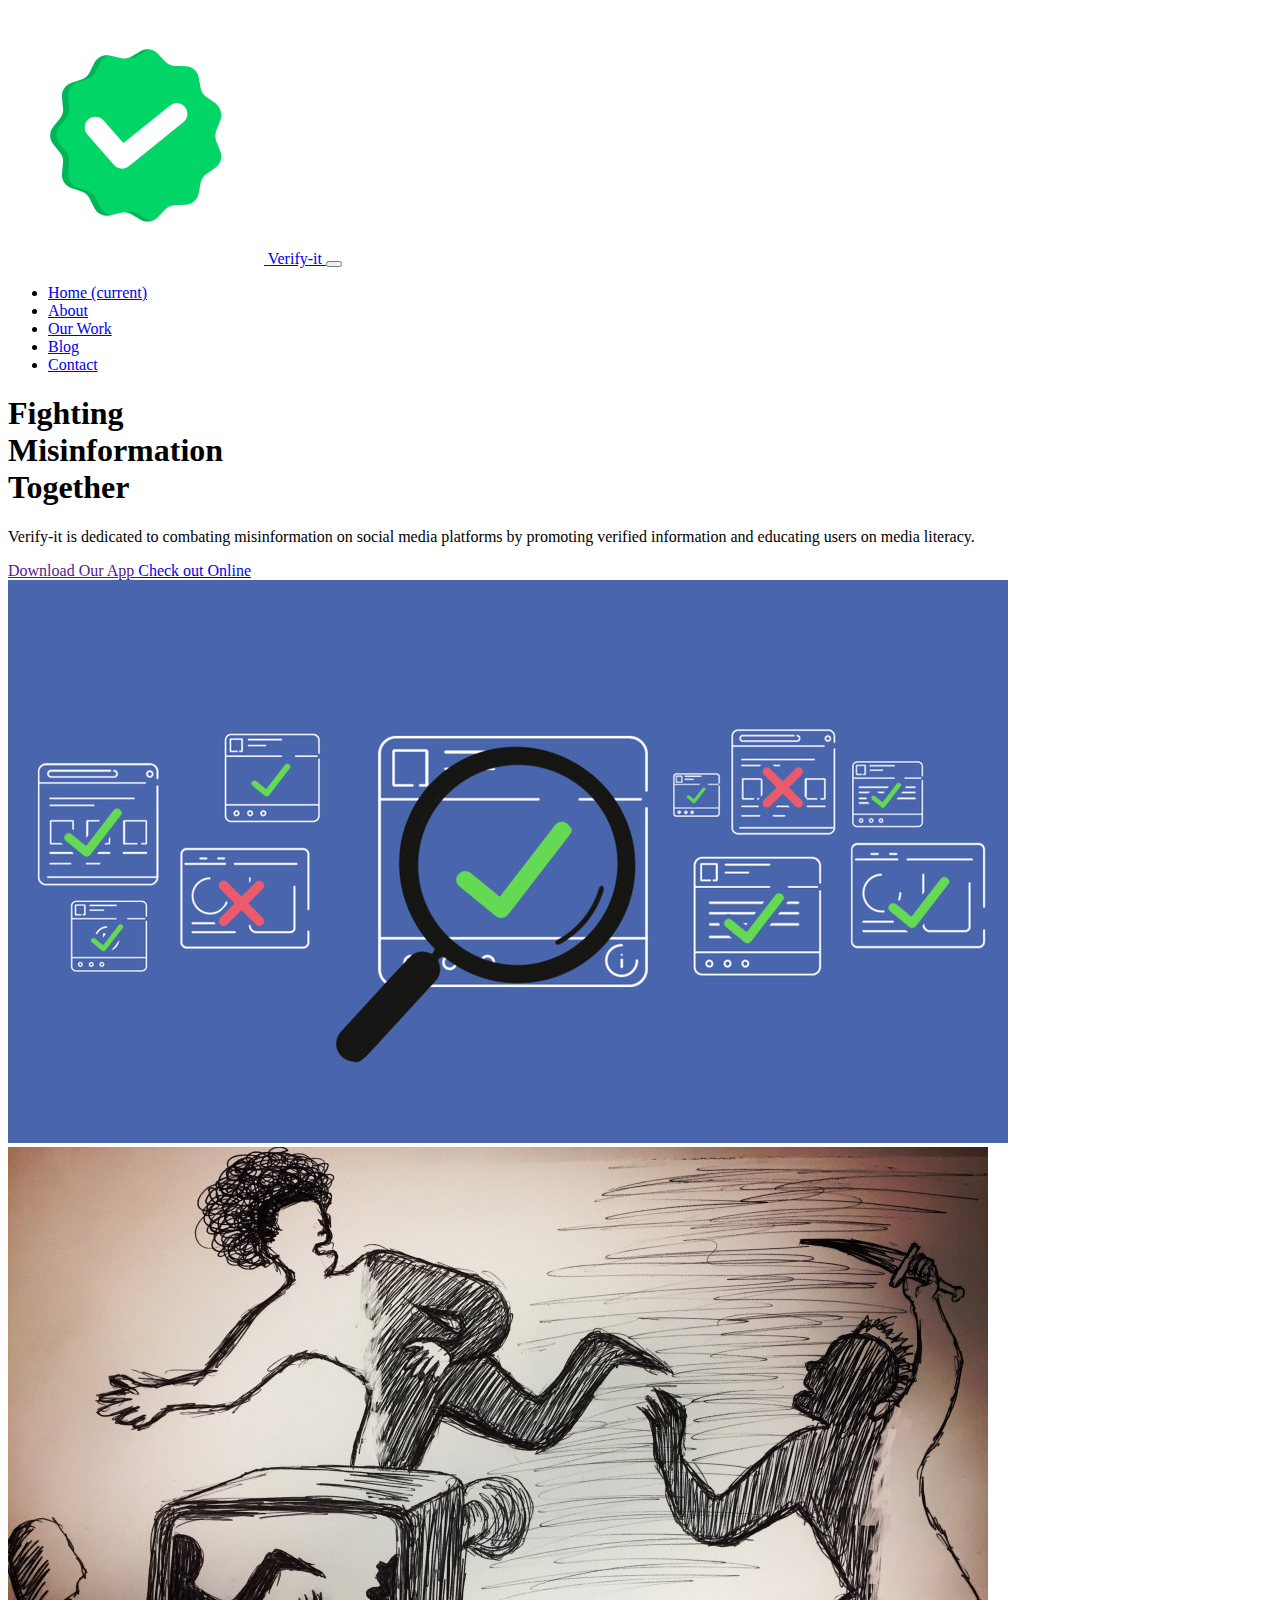
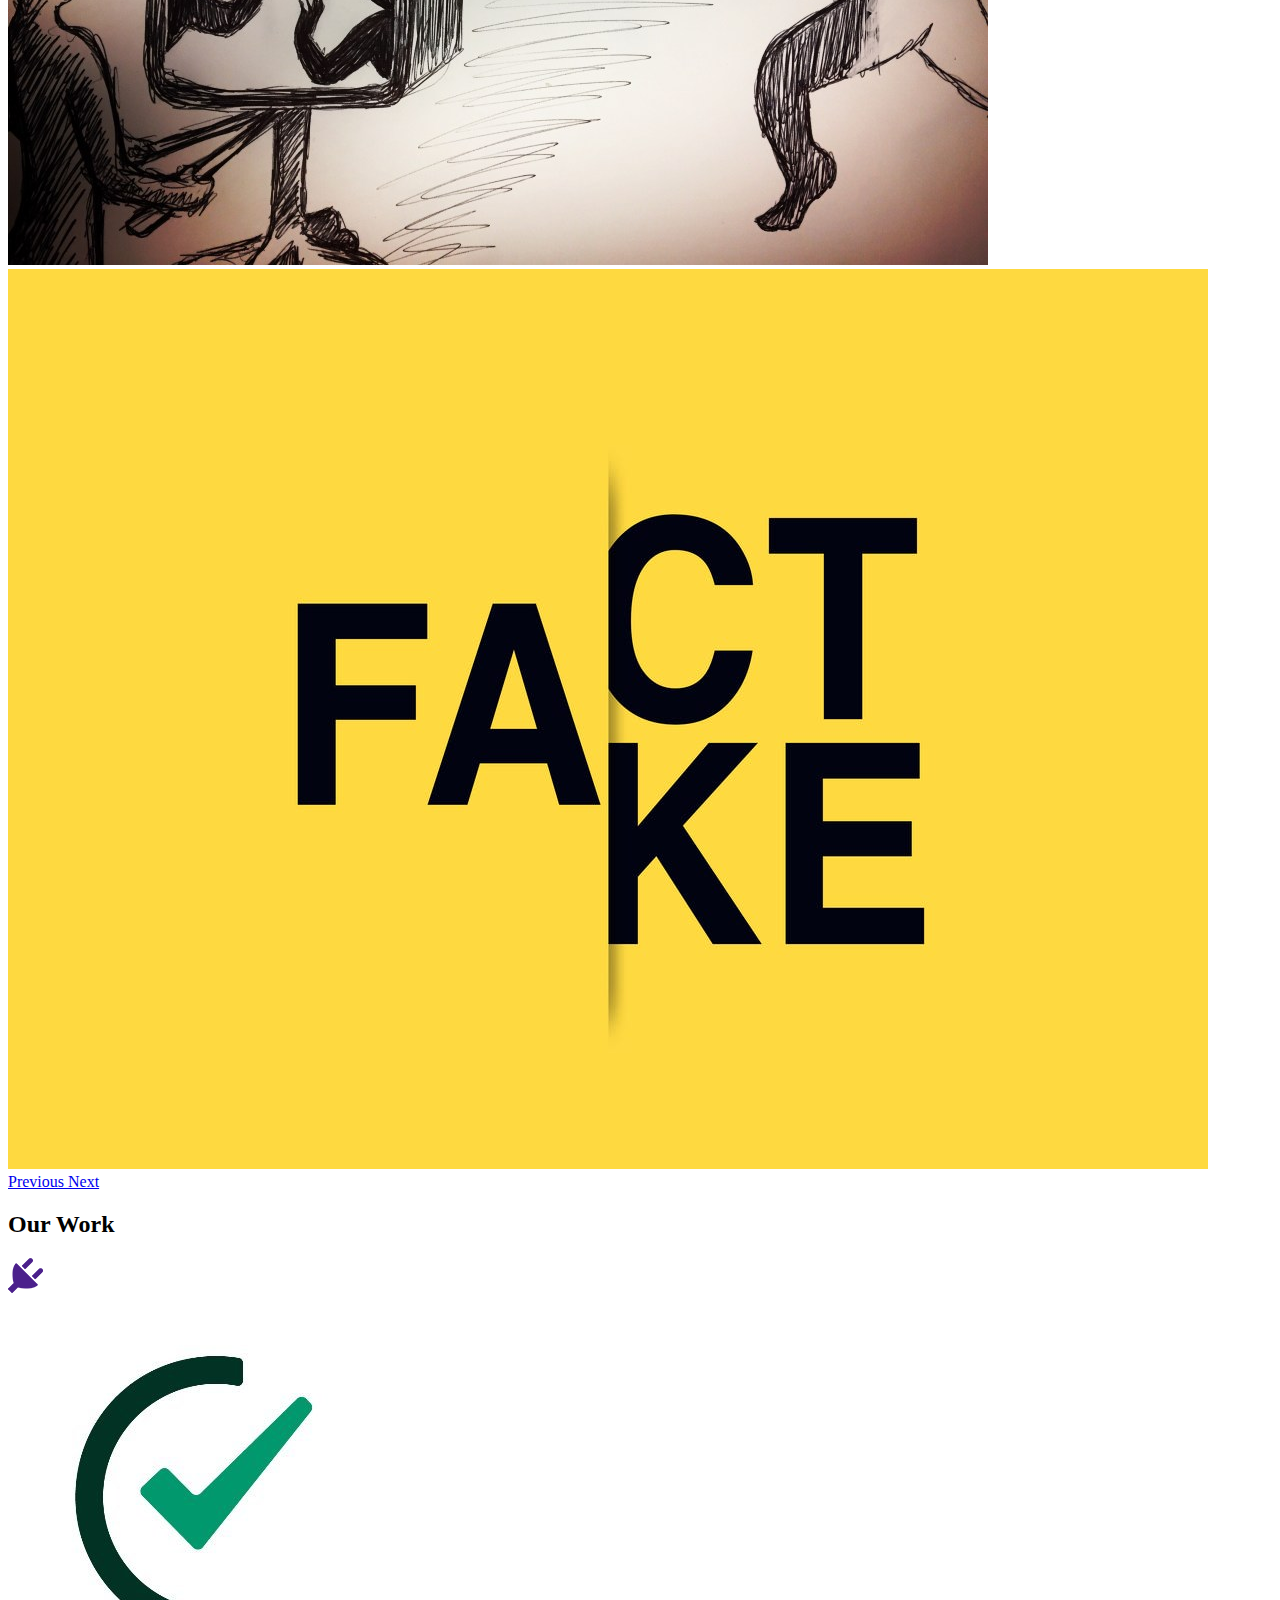
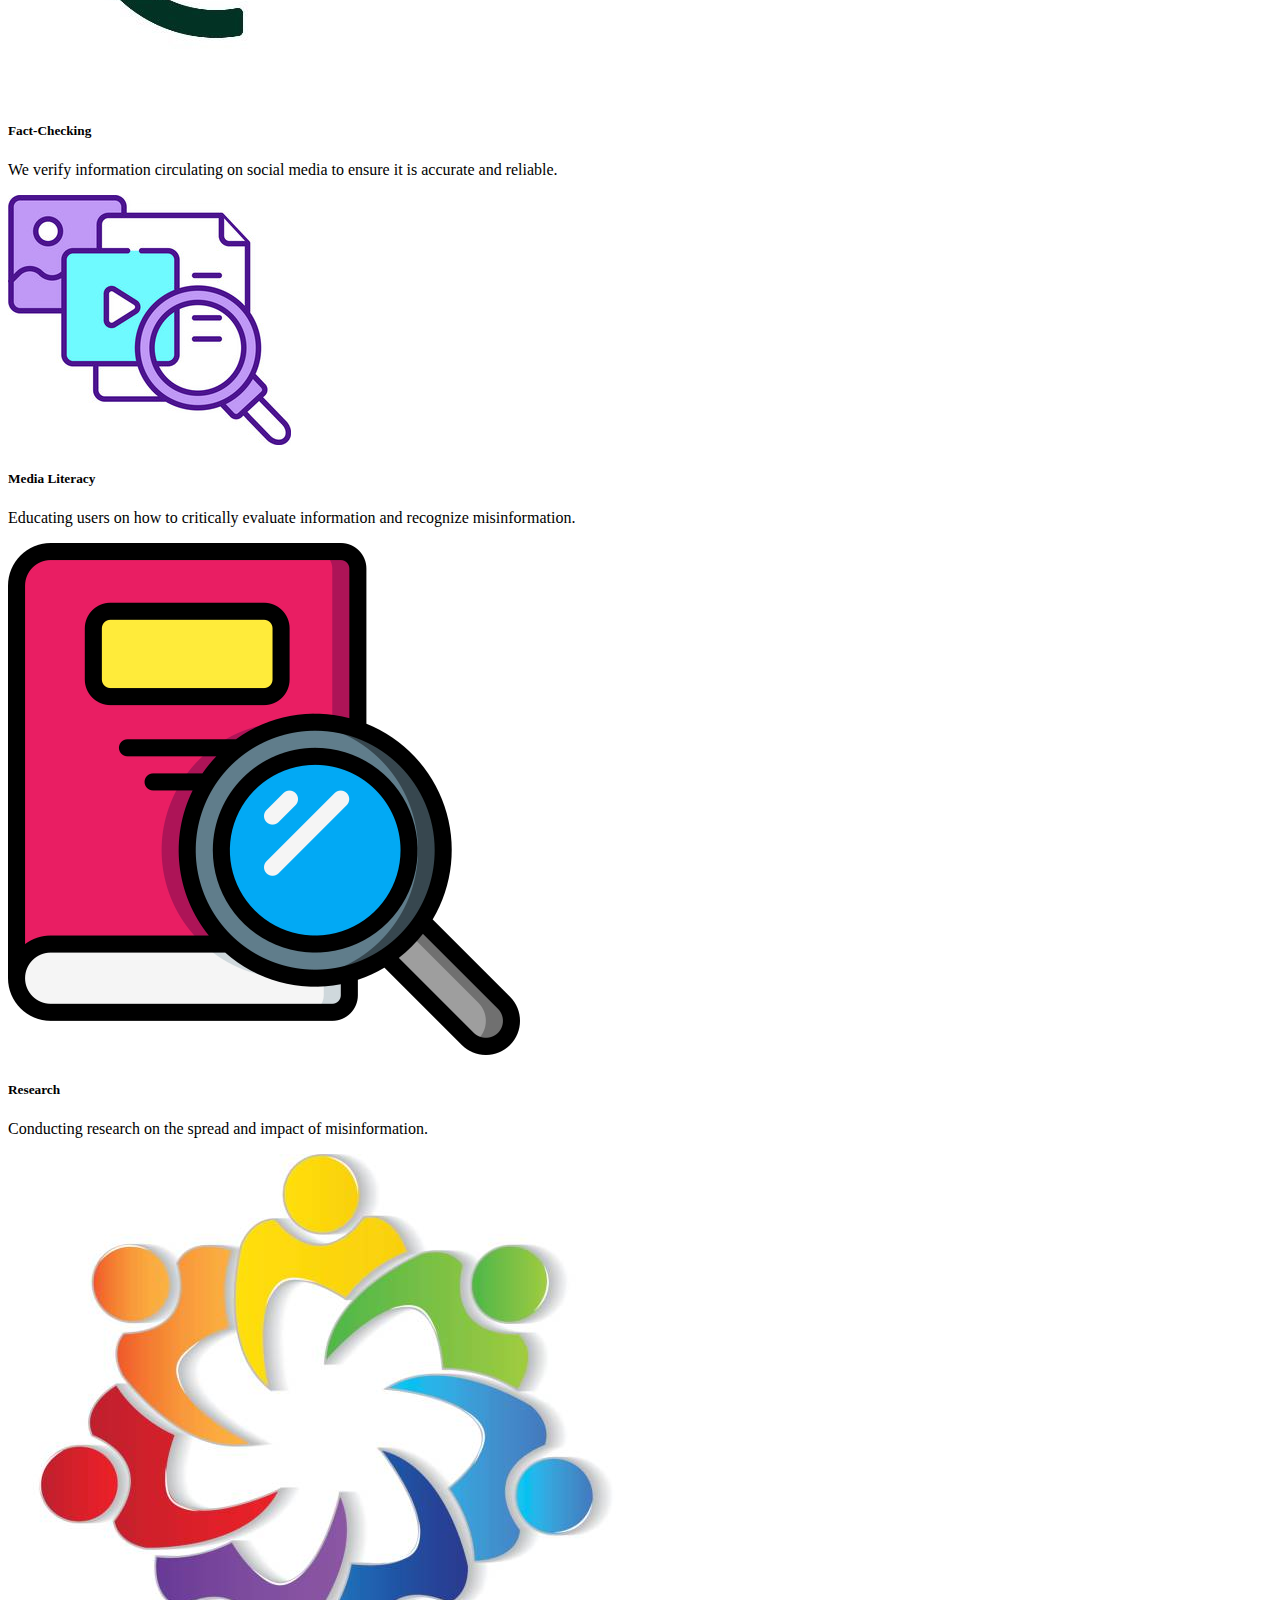
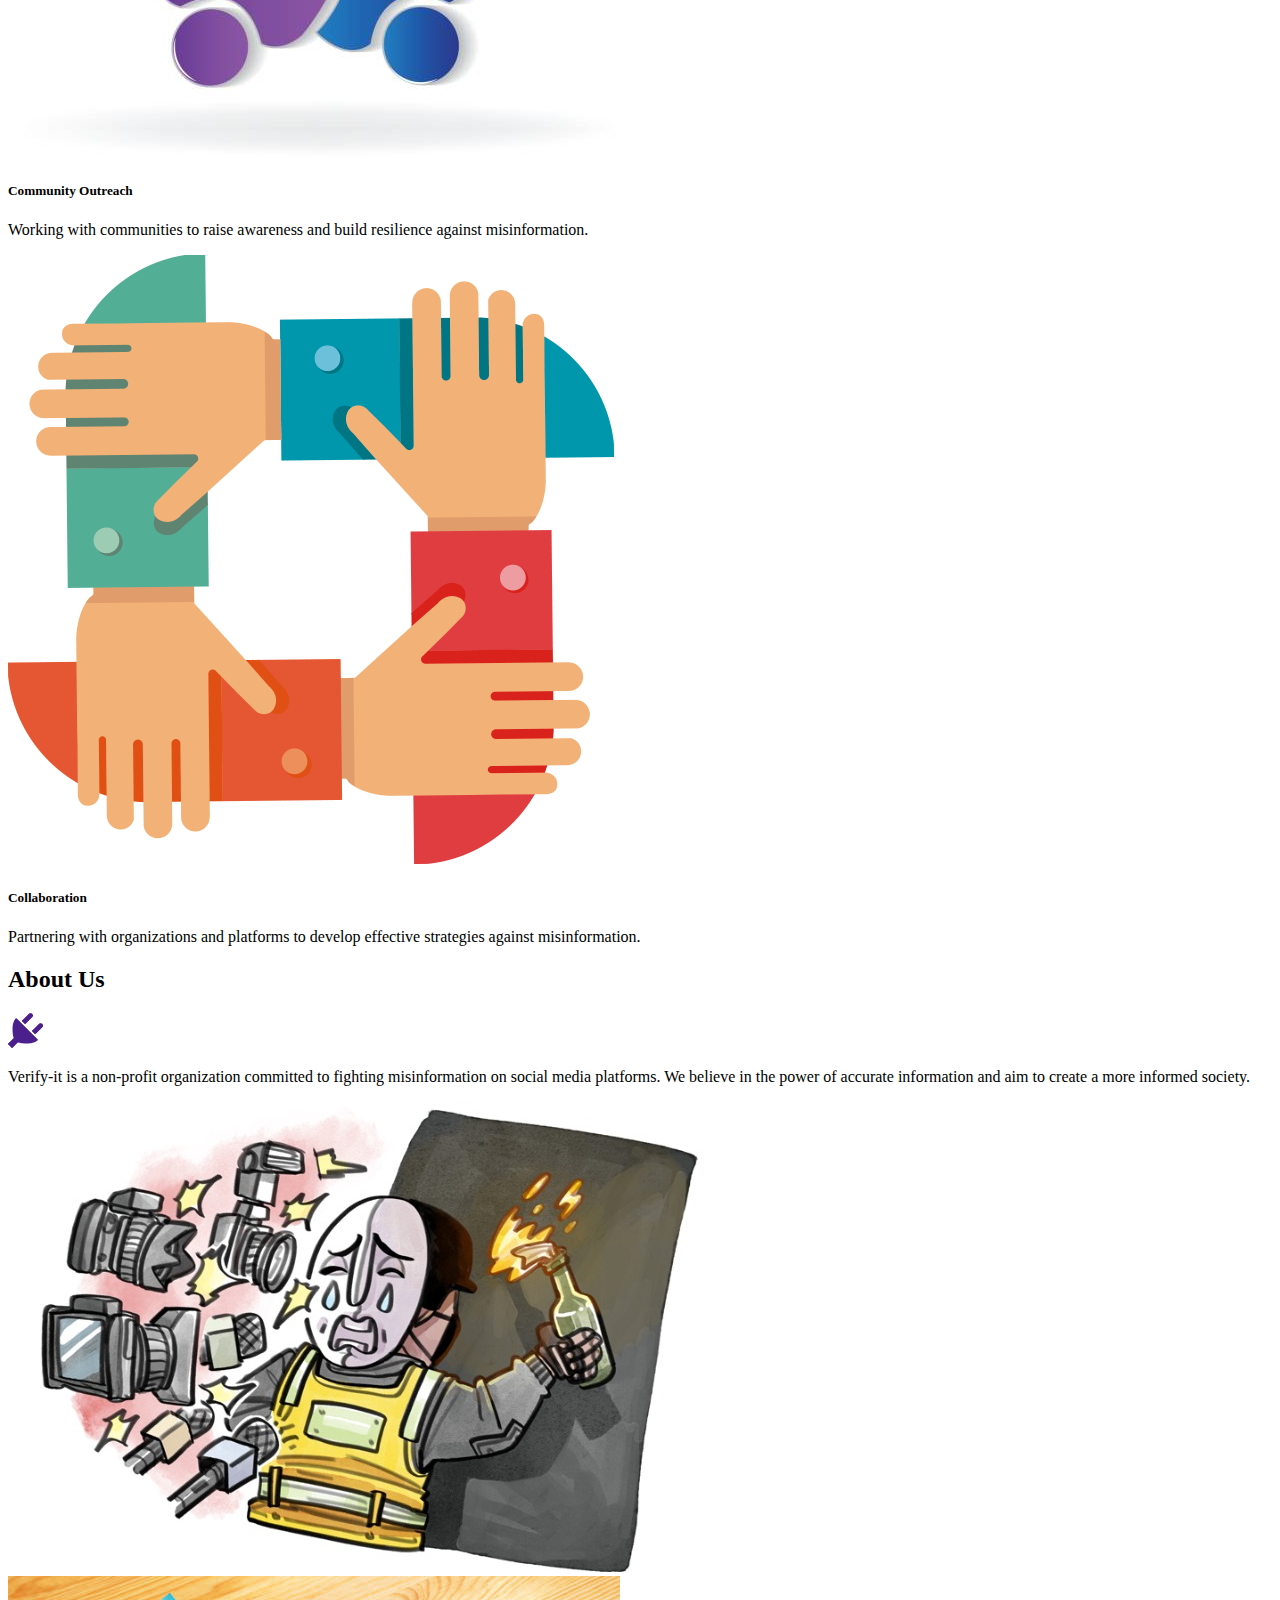
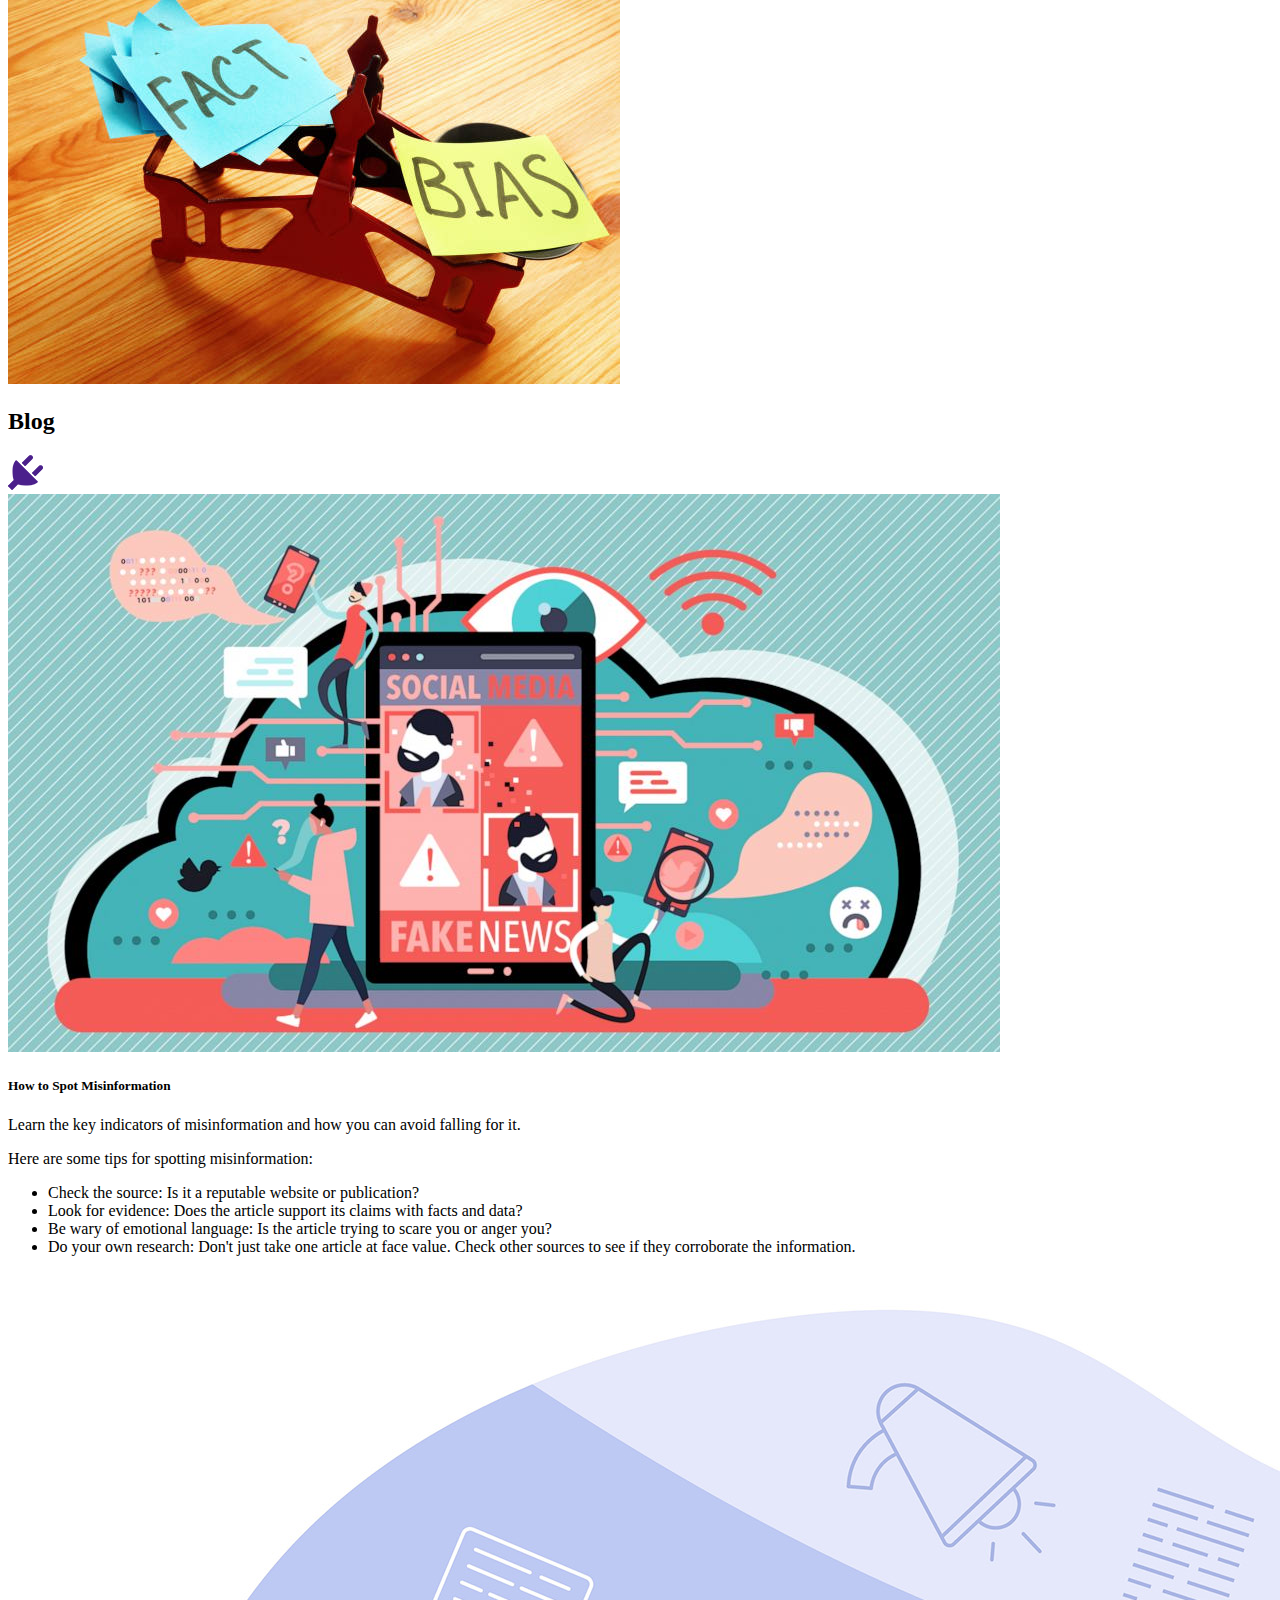
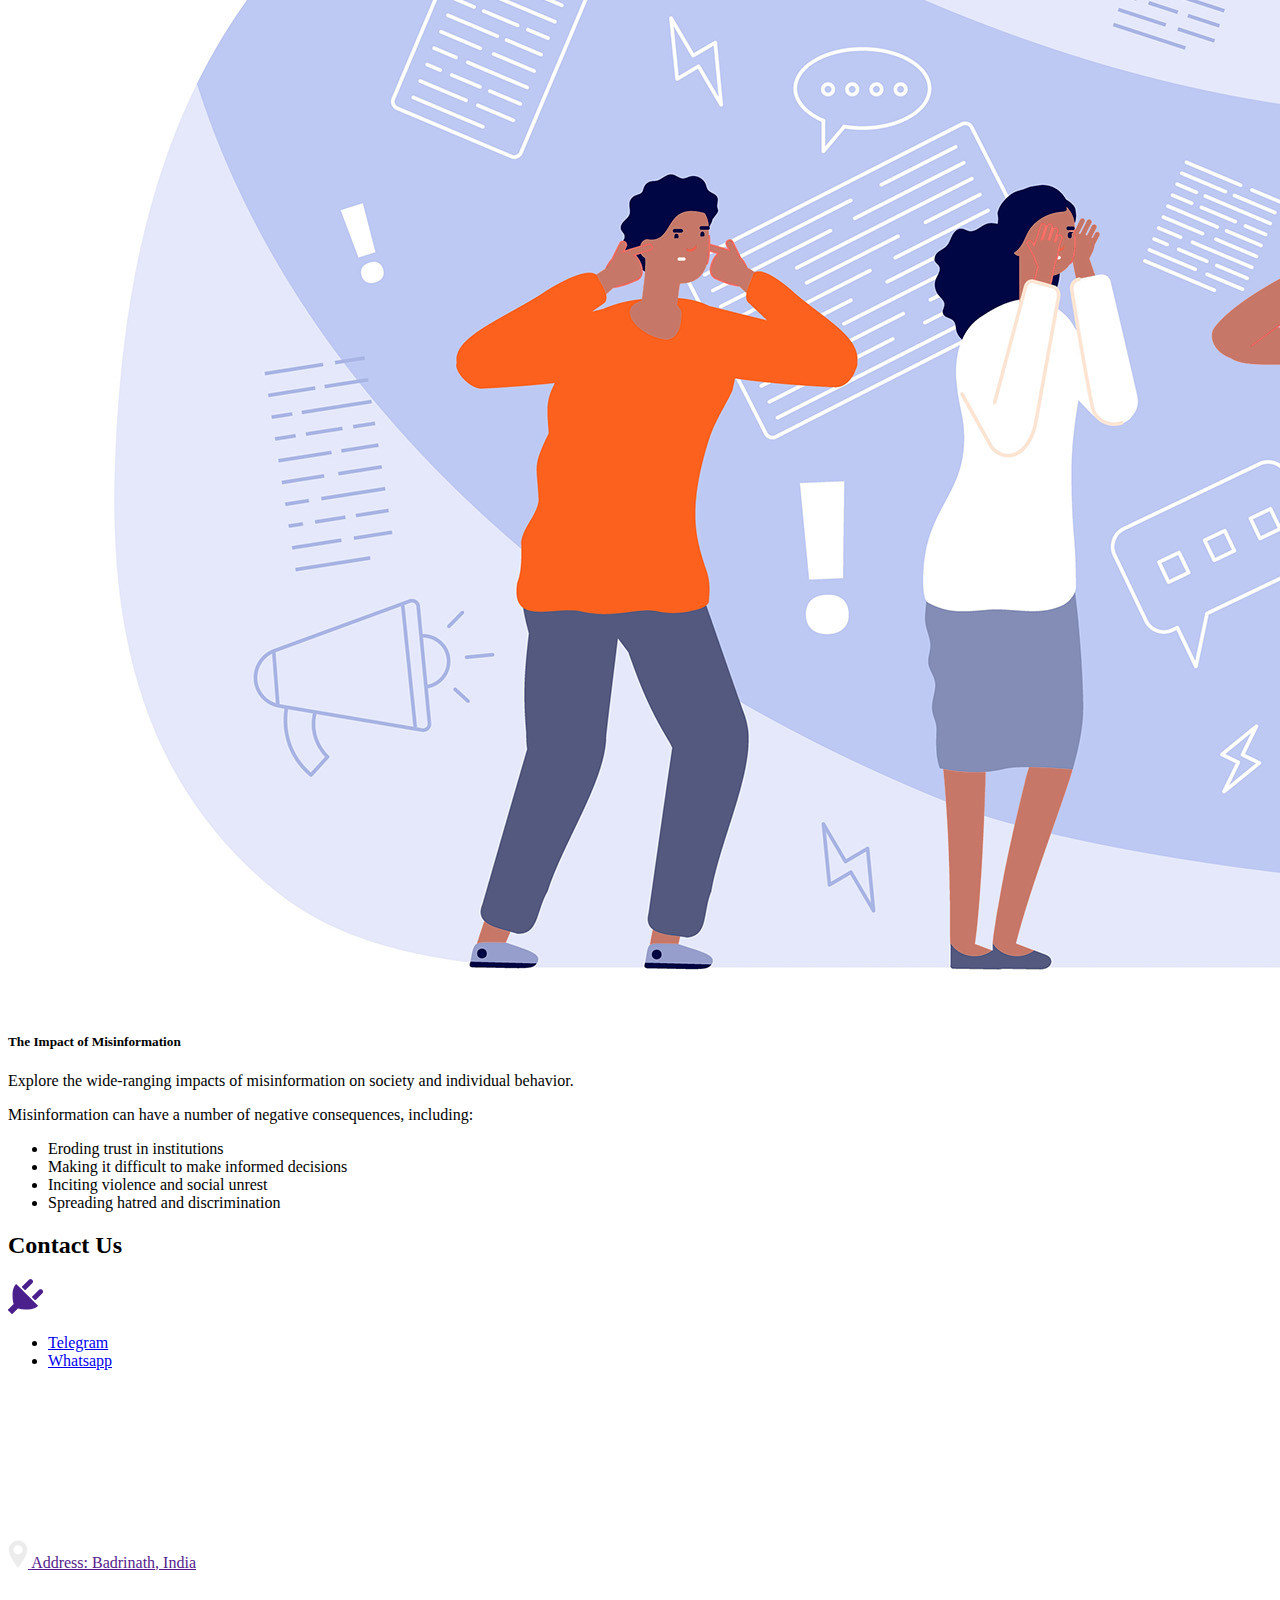
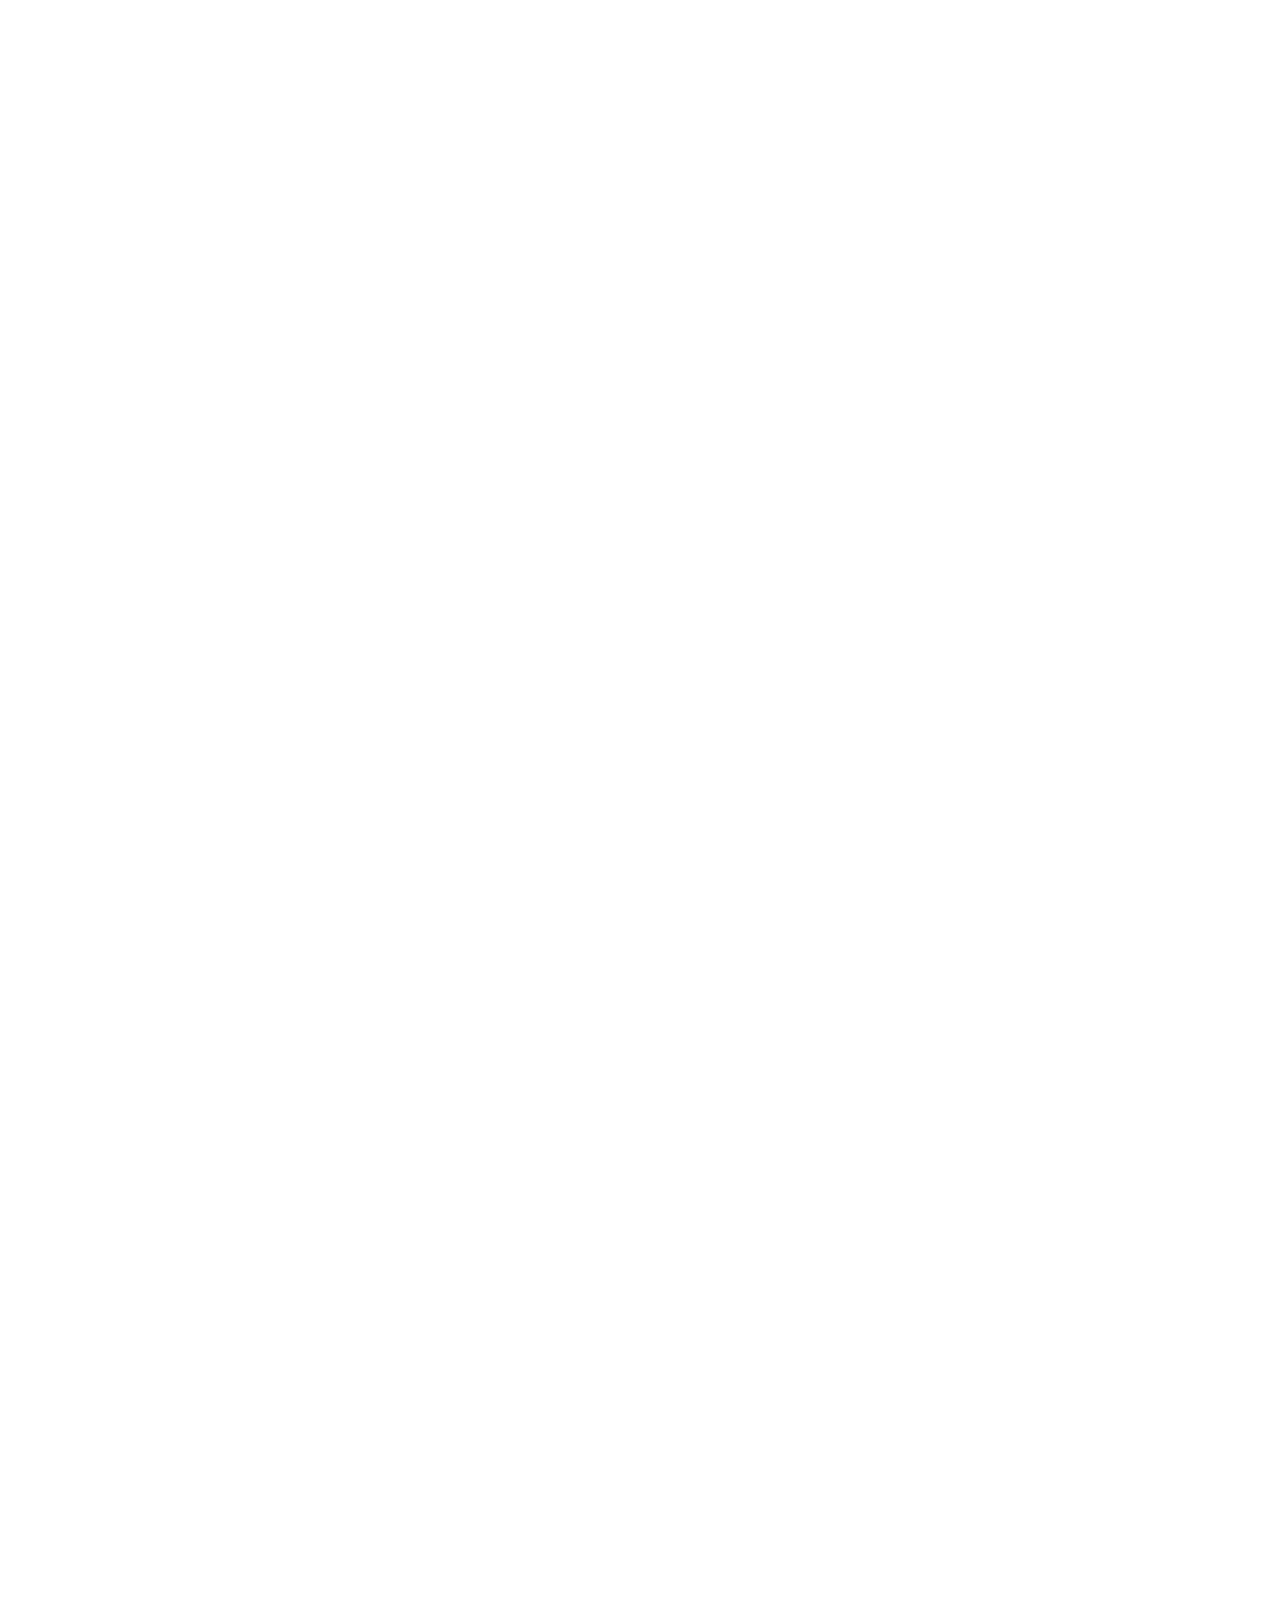
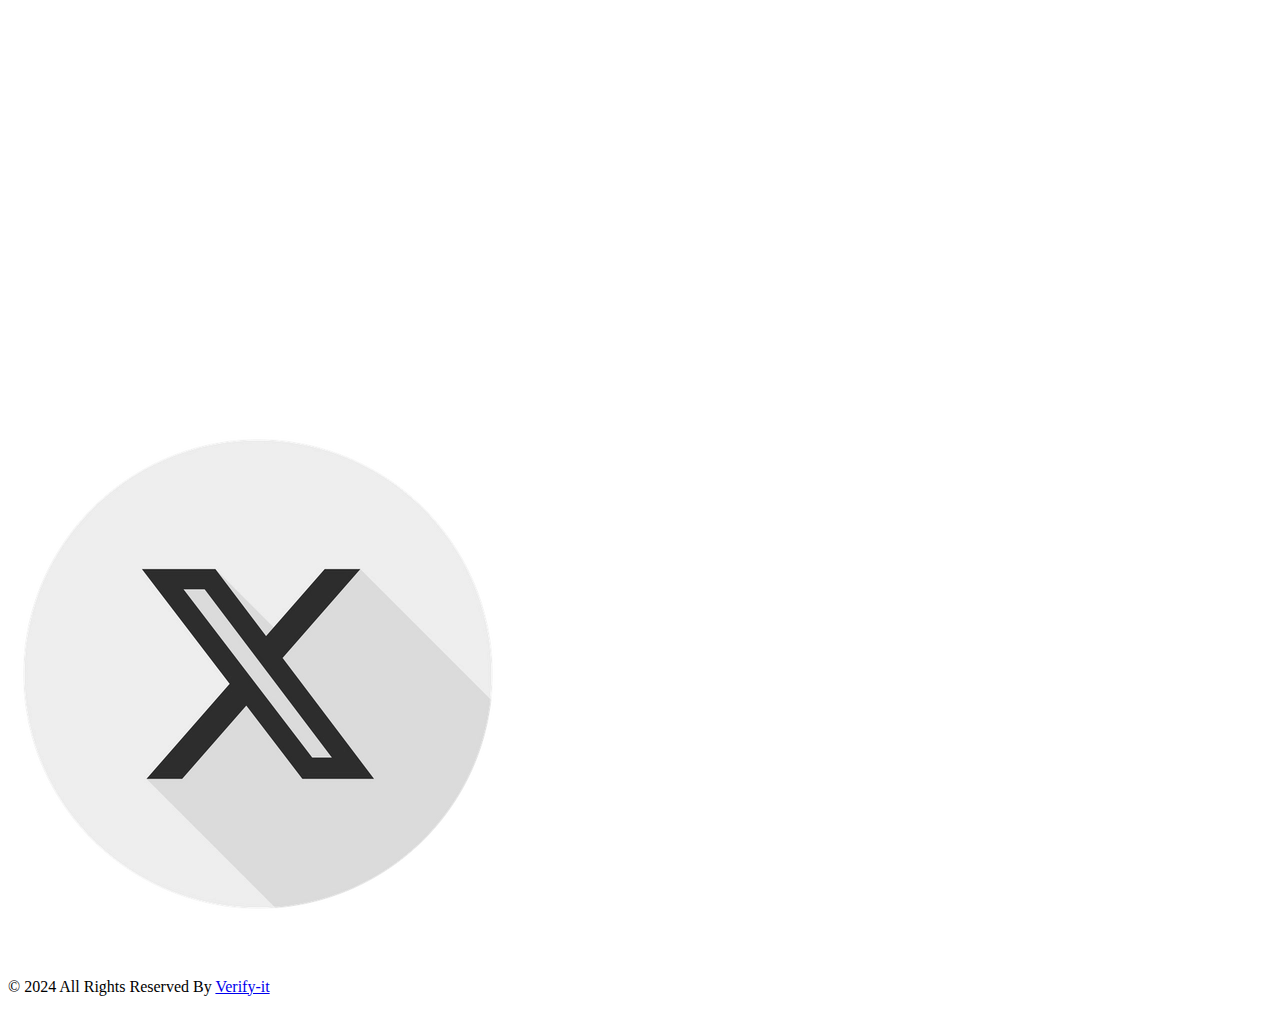
==== index.html @ 05942419 "Add files via upload" ====
<!DOCTYPE html>
<html>

<head>
  <!-- Basic -->
  <meta charset="utf-8" />
  <meta http-equiv="X-UA-Compatible" content="IE=edge" />
  <!-- Mobile Metas -->
  <meta name="viewport" content="width=device-width, initial-scale=1, shrink-to-fit=no" />
  <!-- Site Metas -->
  <meta name="keywords" content="" />
  <meta name="description" content="" />
  <meta name="author" content="" />

  <title>Verify-it</title>

  <!-- slider stylesheet -->
  <link rel="stylesheet" type="text/css" href="https://cdnjs.cloudflare.com/ajax/libs/OwlCarousel2/2.1.3/assets/owl.carousel.min.css" />

  <!-- bootstrap core css -->
  <link rel="stylesheet" type="text/css" href="css/bootstrap.css" />
  <link rel="icon" href="images/logo.png">

  <!-- fonts style -->
  <link href="https://fonts.googleapis.com/css?family=Poppins:400,600,700&display=swap" rel="stylesheet">
  <!-- Custom styles for this template -->
  <link href="css/style.css" rel="stylesheet" />
  <!-- responsive style -->
  <link href="css/responsive.css" rel="stylesheet" />
</head>

<body>

  <div class="hero_area">
    <!-- header section starts -->
    <header class="header_section">
      <div class="container">
        <nav class="navbar navbar-expand-lg custom_nav-container ">
          <a class="navbar-brand" href="#hero_area">
            <img src="images/logo.png" alt="">
            <span>
              Verify-it
            </span>
          </a>
          <button class="navbar-toggler" type="button" data-toggle="collapse" data-target="#navbarSupportedContent" aria-controls="navbarSupportedContent" aria-expanded="false" aria-label="Toggle navigation">
            <span class="s-1"> </span>
            <span class="s-2"> </span>
            <span class="s-3"> </span>
          </button>

          <div class="collapse navbar-collapse" id="navbarSupportedContent">
            <div class="d-flex ml-auto flex-column flex-lg-row align-items-center">
              <ul class="navbar-nav">
                <li class="nav-item active">
                  <a class="nav-link" href="#hero_area">Home <span class="sr-only">(current)</span></a>
                </li>
                <li class="nav-item">
                  <a class="nav-link" href="#about_section"> About</a>
                </li>
                <li class="nav-item">
                  <a class="nav-link" href="#service_section"> Our Work </a>
                </li>
                <li class="nav-item">
                  <a class="nav-link" href="#blog_section"> Blog </a>
                </li>
                <li class="nav-item">
                  <a class="nav-link" href="#contact_section">Contact </a>
                </li>
              </ul>
            </div>
          </div>
        </nav>
      </div>
    </header>
    <!-- end header section -->
    <!-- slider section -->
    <section id="hero_area" class="slider_section">
      <div class="container">
        <div class="row">
          <div class="col-md-6 ">
            <div class="detail_box">
              <h1>
                Fighting <br>
                Misinformation <br>
                Together
              </h1>
              <p>
                Verify-it is dedicated to combating misinformation on social media platforms by promoting verified information and educating users on media literacy.
              </p>
              <a href="" class="btn btn-primary">
                Download Our App
              </a>
              <a href="verified.html" class="btn btn-secondary ml-2">
                Check out Online
              </a>
            </div>
          </div>
          <div class="col-lg-5 col-md-6 offset-lg-1">
            <div class="img_content">
              <div class="img_container">
                <div id="carouselExampleControls" class="carousel slide" data-ride="carousel">
                  <div class="carousel-inner">
                    <div class="carousel-item active">
                      <div class="img-box">
                        <img src="images/slider-img.gif" alt="">
                      </div>
                    </div>
                    <div class="carousel-item">
                      <div class="img-box">
                        <img src="images/slider-img2.jpg" alt="">
                      </div>
                    </div>
                    <div class="carousel-item">
                      <div class="img-box">
                        <img src="images/slider-img.jpg" alt="">
                      </div>
                    </div>
                  </div>
                </div>
              </div>
              <a class="carousel-control-prev" href="#carouselExampleControls" role="button" data-slide="prev">
                <span class="sr-only">Previous</span>
              </a>
              <a class="carousel-control-next" href="#carouselExampleControls" role="button" data-slide="next">
                <span class="sr-only">Next</span>
              </a>
            </div>

          </div>
        </div>
      </div>
    </section>
    <!-- end slider section -->
  </div>

  <!-- service section -->
  <section id="service_section" class="service_section layout_padding">
    <div class="container">
      <div class="heading_container">
        <h2>
          Our Work
        </h2>
        <img src="images/plug.png" alt="">
      </div>

      <div class="service_container">
        <div class="box">
          <div class="img-box">
            <img src="images/s1.png" class="img1" alt="">
          </div>
          <div class="detail-box">
            <h5>
              Fact-Checking
            </h5>
            <p>
              We verify information circulating on social media to ensure it is accurate and reliable.
            </p>
          </div>
        </div>
        <div class="box active">
          <div class="img-box">
            <img src="images/s2.png" class="img1" alt="">
          </div>
          <div class="detail-box">
            <h5>
              Media Literacy
            </h5>
            <p>
              Educating users on how to critically evaluate information and recognize misinformation.
            </p>
          </div>
        </div>
        <div class="box">
          <div class="img-box">
            <img src="images/s3.png" class="img1" alt="">
          </div>
          <div class="detail-box">
            <h5>
              Research
            </h5>
            <p>
              Conducting research on the spread and impact of misinformation.
            </p>
          </div>
        </div>
        <div class="box ">
          <div class="img-box">
            <img src="images/s4.png" class="img1" alt="">
          </div>
          <div class="detail-box">
            <h5>
              Community Outreach
            </h5>
            <p>
              Working with communities to raise awareness and build resilience against misinformation.
            </p>
          </div>
        </div>
        <div class="box">
          <div class="img-box">
            <img src="images/s5.png" class="img1" alt="">
          </div>
          <div class="detail-box">
            <h5>
              Collaboration
            </h5>
            <p>
              Partnering with organizations and platforms to develop effective strategies against misinformation.
            </p>
          </div>
        </div>
      </div>
      
    </div>
  </section>
  <!-- end service section -->

  <!-- about section -->
  <section id="about_section" class="about_section layout_padding">
    <div class="container">
      <div class="row">
        <div class="col-md-6">
          <div class="detail-box">
            <div class="heading_container">
              <h2>
                About Us
              </h2>
              <img src="images/plug.png" alt="">
            </div>
            <p>
              Verify-it is a non-profit organization committed to fighting misinformation on social media platforms. We believe in the power of accurate information and aim to create a more informed society.
            </p>
            
          </div>
        </div>
        <div class="col-md-6">
          <div class="img_container">
            <div class="img-box b1">
              <img src="images/about-img1.jpg" alt="" />
            </div>
            <div class="img-box b2">
              <img src="images/about-img2.jpg" alt="" />
            </div>
          </div>
        </div>
      </div>
    </div>
  </section>
  <!-- end about section -->
  <!-- blog section -->
  <section id="blog_section" class="blog_section layout_padding">
    <div class="container">
      <div class="heading_container">
        <h2>Blog</h2>
        <img src="images/plug.png" alt="">
      </div>
      <div class="row">
        <div class="col-md-6">
          <div class="box">
            <div class="img-box">
              <img src="images/blog1.jpg" alt="">
            </div>
            <div class="detail-box">
              <h5>How to Spot Misinformation</h5>
              <p>Learn the key indicators of misinformation and how you can avoid falling for it.</p>
              <p>Here are some tips for spotting misinformation:</p>
              <ul>
                <li>Check the source: Is it a reputable website or publication?</li>
                <li>Look for evidence: Does the article support its claims with facts and data?</li>
                <li>Be wary of emotional language: Is the article trying to scare you or anger you?</li>
                <li>Do your own research: Don't just take one article at face value. Check other sources to see if they corroborate the information.</li>
              </ul>
            </div>
          </div>
        </div>
        <div class="col-md-6">
          <div class="box">
            <div class="img-box">
              <img src="images/blog2.jpg" alt="">
            </div>
            <div class="detail-box">
              <h5>The Impact of Misinformation</h5>
              <p>Explore the wide-ranging impacts of misinformation on society and individual behavior.</p>
              <p>Misinformation can have a number of negative consequences, including:</p>
              <ul>
                <li>Eroding trust in institutions</li>
                <li>Making it difficult to make informed decisions</li>
                <li>Inciting violence and social unrest</li>
                <li>Spreading hatred and discrimination</li>
              </ul>
            </div>
          </div>
        </div>
      </div>
    </div>
  </section>

  <!-- end blog section -->

  <!-- contact section -->
  <section id="contact_section" class="contact_section layout_padding">
    <div class="container ">
      <div class="heading_container">
        <h2>
          Contact Us
        </h2>
        <img src="images/plug.png" alt="">
      </div>
    </div>
    <div class="container">
      <div class="row">
        <div class="col-md-6">
          <ul class="contact-list">
            <li>
              <a href="https://telegram.me/dictator_geopolitics">Telegram</a>
            </li>
            <li>
              <a href="https://wa.me/phonenumber">Whatsapp</a>
            </li>
          </ul>
        </div>
        <div class="col-md-6">
          <div class="map_container">
            <div class="map-responsive">
              <iframe src="https://www.google.com/maps/embed/v1/place?key=AIzaSyA0s1a7phLN0iaD6-UE7m4qP-z21pH0eSc&q=Badrinath+India" width="600" height="300" frameborder="0" style="border:0; width: 100%; height:100%" allowfullscreen></iframe>
            </div>
          </div>
        </div>
      </div>
    </div>
  </section>

  <!-- end contact section -->

  <!-- info section -->
  <section class="info_section layout_padding">
    <div class="container">
      <div class="info_contact">
        <div class="row">
          <div class="col-md-4">
            <a href="">
              <img src="images/location-white.png" alt="">
              <span>
                Address: Badrinath, India
              </span>
            </a>
          </div>
          <div class="col-md-4 col-lg-3">
            <div class="info_social">
              <div>
                <a href="https://telegram.me/dictator_geopolitics">
                  <img src="images/telegram.png" alt="">
                </a>
              </div>
              <div>
                <a href="">
                  <img src="images/twitter.png" alt="">
                </a>
              </div>
              <div>
                <a href="https://www.instagram.com/mehxnoone?igsh=NTc4MTIwNjQ2YQ==">
                  <img src="images/instagram.png" alt="">
                </a>
              </div>
            </div>
          </div>
        </div>
      </div>
    </div>
  </section>
  <!-- end info section -->

  <!-- footer section -->
  <footer class="container-fluid footer_section">
    <div class="container">
      <div class="row">
        <div class="col-lg-7 col-md-9 mx-auto">
          <p>
            &copy; 2024 All Rights Reserved By
            <a href="https://verify-it-app.github.io/">Verify-it</a>
          </p>
        </div>
      </div>
    </div>
  </footer>
  <!-- footer section -->


  <script src="js/jquery-3.4.1.min.js"></script>
  <script src="js/bootstrap.js"></script>

</body>

</html>
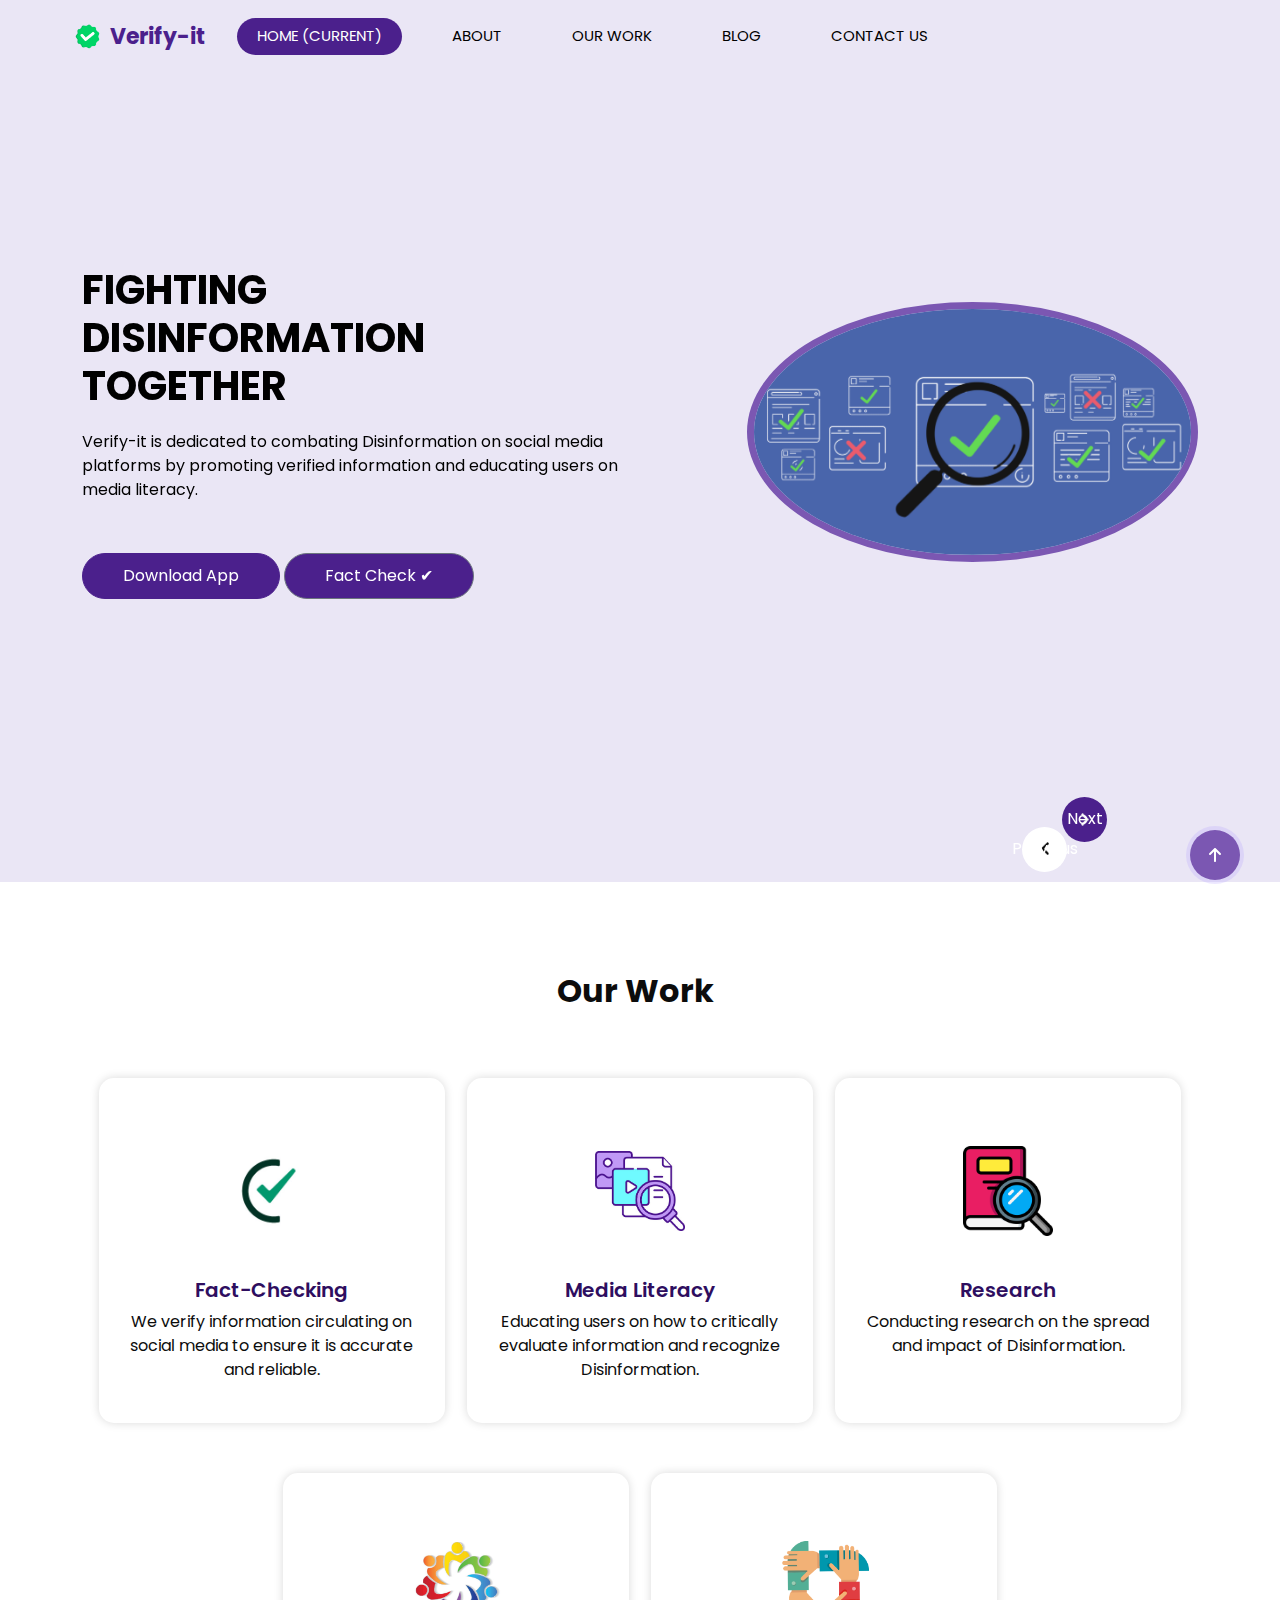
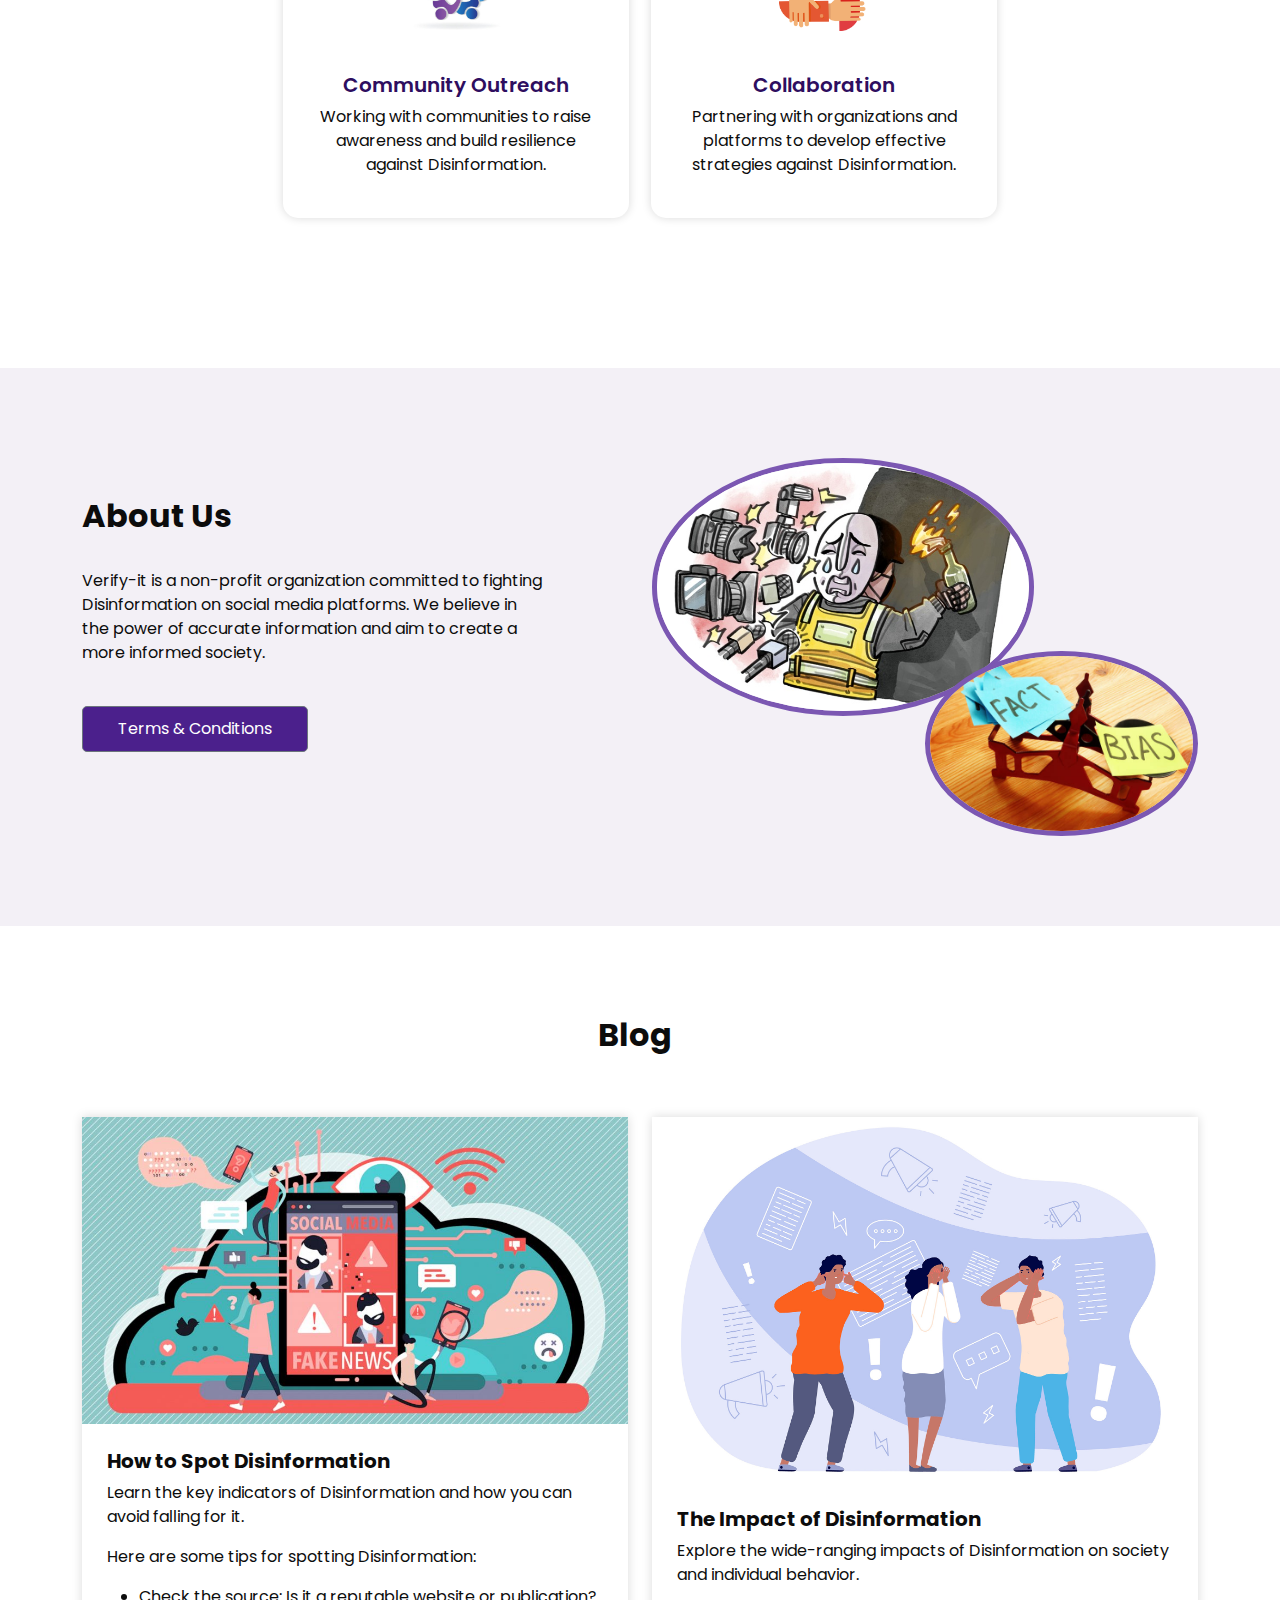
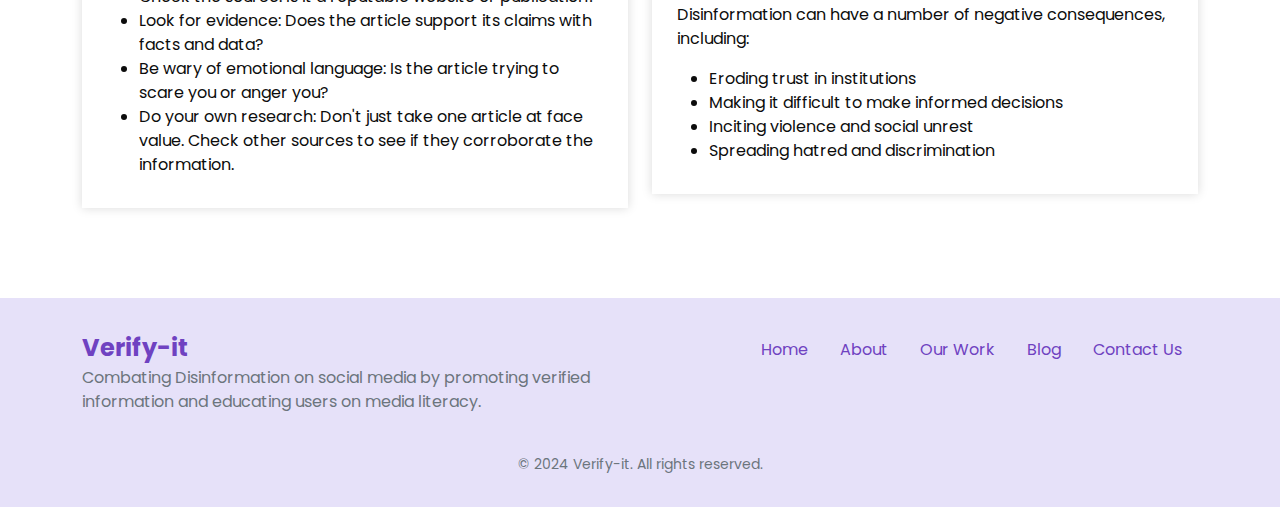
==== commit c04dbe53: "Add files via upload" ====
--- a/index.html
+++ b/index.html
@@ -8,18 +8,20 @@
   <!-- Mobile Metas -->
   <meta name="viewport" content="width=device-width, initial-scale=1, shrink-to-fit=no" />
   <!-- Site Metas -->
-  <meta name="keywords" content="" />
-  <meta name="description" content="" />
-  <meta name="author" content="" />
+  <meta name="keywords" content="fact checking, media literacy, critical thinking, misinformation, disinformation, fake news" />
+  <meta name="description" content="Learn how to critically evaluate information and identify misinformation with our fact checking and media literacy resources." />
+  <meta name="author" content="Verify-it" />
 
   <title>Verify-it</title>
 
   <!-- slider stylesheet -->
-  <link rel="stylesheet" type="text/css" href="https://cdnjs.cloudflare.com/ajax/libs/OwlCarousel2/2.1.3/assets/owl.carousel.min.css" />
+  <link rel="stylesheet" type="text/css"
+    href="https://cdnjs.cloudflare.com/ajax/libs/OwlCarousel2/2.1.3/assets/owl.carousel.min.css" />
 
   <!-- bootstrap core css -->
   <link rel="stylesheet" type="text/css" href="css/bootstrap.css" />
   <link rel="icon" href="images/logo.png">
+  <link href="https://stackpath.bootstrapcdn.com/bootstrap/5.3.0/css/bootstrap.min.css" rel="stylesheet">
 
   <!-- fonts style -->
   <link href="https://fonts.googleapis.com/css?family=Poppins:400,600,700&display=swap" rel="stylesheet">
@@ -27,6 +29,88 @@
   <link href="css/style.css" rel="stylesheet" />
   <!-- responsive style -->
   <link href="css/responsive.css" rel="stylesheet" />
+  <!-- Styles -->
+  <style>
+    .social-media a {
+      display: inline-block;
+      margin: 0 10px;
+      /* Adjust the spacing between buttons */
+      padding: 10px 20px;
+      text-decoration: none;
+      color: inherit;
+      border: 1px solid #ccc;
+      /* Optional: Add border to buttons */
+      border-radius: 5px;
+      /* Optional: Add rounded corners */
+    }
+
+    .social-button {
+      background: transparent;
+      position: relative;
+      padding: 5px 15px;
+      display: flex;
+      align-items: center;
+      font-size: 17px;
+      font-weight: 600;
+      text-decoration: none;
+      cursor: pointer;
+      border-radius: 25px;
+      outline: none;
+      overflow: hidden;
+      transition: color 0.3s, border-color 0.3s;
+      text-align: center;
+    }
+
+    .social-button span {
+      margin: 10px;
+    }
+
+    .social-button::before {
+      position: absolute;
+      top: 0;
+      left: 0;
+      right: 0;
+      bottom: 0;
+      margin: auto;
+      content: '';
+      border-radius: 50%;
+      display: block;
+      width: 20em;
+      height: 20em;
+      left: -5em;
+      text-align: center;
+      transition: box-shadow 0.5s ease-out;
+      z-index: -1;
+    }
+
+    .telegram-button {
+      border: 1px solid rgb(40, 144, 241);
+      color: rgb(40, 144, 241);
+    }
+
+    .telegram-button:hover {
+      color: rgb(40, 144, 241);
+      border-color: transparent;
+    }
+
+    .telegram-button:hover::before {
+      box-shadow: inset 0 0 0 10em rgb(40, 144, 241);
+    }
+
+    .whatsapp-button {
+      border: 1px solid #25D366;
+      color: #25D366;
+    }
+
+    .whatsapp-button:hover {
+      color: #25D366;
+      border-color: transparent;
+    }
+
+    .whatsapp-button:hover::before {
+      box-shadow: inset 0 0 0 10em #25D366;
+    }
+  </style>
 </head>
 
 <body>
@@ -41,8 +125,10 @@
             <span>
               Verify-it
             </span>
+
           </a>
-          <button class="navbar-toggler" type="button" data-toggle="collapse" data-target="#navbarSupportedContent" aria-controls="navbarSupportedContent" aria-expanded="false" aria-label="Toggle navigation">
+          <button class="navbar-toggler" type="button" data-toggle="collapse" data-target="#navbarSupportedContent"
+            aria-controls="navbarSupportedContent" aria-expanded="false" aria-label="Toggle navigation">
             <span class="s-1"> </span>
             <span class="s-2"> </span>
             <span class="s-3"> </span>
@@ -64,7 +150,7 @@
                   <a class="nav-link" href="#blog_section"> Blog </a>
                 </li>
                 <li class="nav-item">
-                  <a class="nav-link" href="#contact_section">Contact </a>
+                  <a class="nav-link" href="contact.html">Contact Us</a>
                 </li>
               </ul>
             </div>
@@ -81,17 +167,20 @@
             <div class="detail_box">
               <h1>
                 Fighting <br>
-                Misinformation <br>
+                Disinformation <br>
                 Together
               </h1>
               <p>
-                Verify-it is dedicated to combating misinformation on social media platforms by promoting verified information and educating users on media literacy.
+                Verify-it is dedicated to combating Disinformation on social media platforms by promoting verified
+                information and educating users on media literacy.
               </p>
-              <a href="" class="btn btn-primary">
-                Download Our App
+
+              <a href="download.html" class="btn btn-primary" style="background-color: #4b208c; border-color: #4b208c;">
+                Download App
               </a>
+
               <a href="verified.html" class="btn btn-secondary ml-2">
-                Check out Online
+                Fact Check ✔
               </a>
             </div>
           </div>
@@ -140,7 +229,7 @@
         <h2>
           Our Work
         </h2>
-        <img src="images/plug.png" alt="">
+        
       </div>
 
       <div class="service_container">
@@ -157,7 +246,7 @@
             </p>
           </div>
         </div>
-        <div class="box active">
+        <div class="box">
           <div class="img-box">
             <img src="images/s2.png" class="img1" alt="">
           </div>
@@ -166,7 +255,7 @@
               Media Literacy
             </h5>
             <p>
-              Educating users on how to critically evaluate information and recognize misinformation.
+              Educating users on how to critically evaluate information and recognize Disinformation.
             </p>
           </div>
         </div>
@@ -179,7 +268,7 @@
               Research
             </h5>
             <p>
-              Conducting research on the spread and impact of misinformation.
+              Conducting research on the spread and impact of Disinformation.
             </p>
           </div>
         </div>
@@ -192,7 +281,7 @@
               Community Outreach
             </h5>
             <p>
-              Working with communities to raise awareness and build resilience against misinformation.
+              Working with communities to raise awareness and build resilience against Disinformation.
             </p>
           </div>
         </div>
@@ -205,12 +294,12 @@
               Collaboration
             </h5>
             <p>
-              Partnering with organizations and platforms to develop effective strategies against misinformation.
-            </p>
-          </div>
-        </div>
-      </div>
-      
+              Partnering with organizations and platforms to develop effective strategies against Disinformation.
+            </p>
+          </div>
+        </div>
+      </div>
+
     </div>
   </section>
   <!-- end service section -->
@@ -225,12 +314,15 @@
               <h2>
                 About Us
               </h2>
-              <img src="images/plug.png" alt="">
-            </div>
-            <p>
-              Verify-it is a non-profit organization committed to fighting misinformation on social media platforms. We believe in the power of accurate information and aim to create a more informed society.
-            </p>
-            
+              
+            </div>
+            <p>
+              Verify-it is a non-profit organization committed to fighting Disinformation on social media platforms. We
+              believe in the power of accurate information and aim to create a more informed society.
+            </p>
+            <a href="terms&condition.html" class="btn btn-secondary ml-2">
+              Terms & Conditions
+            </a>
           </div>
         </div>
         <div class="col-md-6">
@@ -252,7 +344,7 @@
     <div class="container">
       <div class="heading_container">
         <h2>Blog</h2>
-        <img src="images/plug.png" alt="">
+       
       </div>
       <div class="row">
         <div class="col-md-6">
@@ -261,14 +353,15 @@
               <img src="images/blog1.jpg" alt="">
             </div>
             <div class="detail-box">
-              <h5>How to Spot Misinformation</h5>
-              <p>Learn the key indicators of misinformation and how you can avoid falling for it.</p>
-              <p>Here are some tips for spotting misinformation:</p>
+              <h5>How to Spot Disinformation</h5>
+              <p>Learn the key indicators of Disinformation and how you can avoid falling for it.</p>
+              <p>Here are some tips for spotting Disinformation:</p>
               <ul>
                 <li>Check the source: Is it a reputable website or publication?</li>
                 <li>Look for evidence: Does the article support its claims with facts and data?</li>
                 <li>Be wary of emotional language: Is the article trying to scare you or anger you?</li>
-                <li>Do your own research: Don't just take one article at face value. Check other sources to see if they corroborate the information.</li>
+                <li>Do your own research: Don't just take one article at face value. Check other sources to see if they
+                  corroborate the information.</li>
               </ul>
             </div>
           </div>
@@ -279,9 +372,9 @@
               <img src="images/blog2.jpg" alt="">
             </div>
             <div class="detail-box">
-              <h5>The Impact of Misinformation</h5>
-              <p>Explore the wide-ranging impacts of misinformation on society and individual behavior.</p>
-              <p>Misinformation can have a number of negative consequences, including:</p>
+              <h5>The Impact of Disinformation</h5>
+              <p>Explore the wide-ranging impacts of Disinformation on society and individual behavior.</p>
+              <p>Disinformation can have a number of negative consequences, including:</p>
               <ul>
                 <li>Eroding trust in institutions</li>
                 <li>Making it difficult to make informed decisions</li>
@@ -297,98 +390,85 @@
 
   <!-- end blog section -->
 
-  <!-- contact section -->
-  <section id="contact_section" class="contact_section layout_padding">
-    <div class="container ">
-      <div class="heading_container">
-        <h2>
-          Contact Us
-        </h2>
-        <img src="images/plug.png" alt="">
-      </div>
-    </div>
+  <!-- footer section -->
+  <footer class="footer mt-auto">
     <div class="container">
       <div class="row">
-        <div class="col-md-6">
-          <ul class="contact-list">
-            <li>
-              <a href="https://telegram.me/dictator_geopolitics">Telegram</a>
+        <div class="col-12 col-md-6 mb-3 mb-md-0">
+          <div class="footer-logo">Verify-it</div>
+          <p class="text-secondary">Combating Disinformation on social media by promoting verified information and
+            educating users on media literacy.</p>
+        </div>
+        <div class="col-12 col-md-6">
+          <ul class="nav justify-content-center justify-content-md-end">
+            <li class="nav-item">
+              <a class="nav-link" href="#hero_area">Home</a>
             </li>
-            <li>
-              <a href="https://wa.me/phonenumber">Whatsapp</a>
+            <li class="nav-item">
+              <a class="nav-link" href="#about_section">About</a>
+            </li>
+            <li class="nav-item">
+              <a class="nav-link" href="#service_section">Our Work</a>
+            </li>
+            <li class="nav-item">
+              <a class="nav-link" href="#blog_section">Blog</a>
+            </li>
+            <li class="nav-item">
+              <a class="nav-link" href="contact.html">Contact Us</a>
             </li>
           </ul>
         </div>
-        <div class="col-md-6">
-          <div class="map_container">
-            <div class="map-responsive">
-              <iframe src="https://www.google.com/maps/embed/v1/place?key=AIzaSyA0s1a7phLN0iaD6-UE7m4qP-z21pH0eSc&q=Badrinath+India" width="600" height="300" frameborder="0" style="border:0; width: 100%; height:100%" allowfullscreen></iframe>
-            </div>
-          </div>
-        </div>
-      </div>
-    </div>
-  </section>
-
-  <!-- end contact section -->
-
-  <!-- info section -->
-  <section class="info_section layout_padding">
-    <div class="container">
-      <div class="info_contact">
-        <div class="row">
-          <div class="col-md-4">
-            <a href="">
-              <img src="images/location-white.png" alt="">
-              <span>
-                Address: Badrinath, India
-              </span>
-            </a>
-          </div>
-          <div class="col-md-4 col-lg-3">
-            <div class="info_social">
-              <div>
-                <a href="https://telegram.me/dictator_geopolitics">
-                  <img src="images/telegram.png" alt="">
-                </a>
-              </div>
-              <div>
-                <a href="">
-                  <img src="images/twitter.png" alt="">
-                </a>
-              </div>
-              <div>
-                <a href="https://www.instagram.com/mehxnoone?igsh=NTc4MTIwNjQ2YQ==">
-                  <img src="images/instagram.png" alt="">
-                </a>
-              </div>
-            </div>
-          </div>
-        </div>
-      </div>
-    </div>
-  </section>
-  <!-- end info section -->
-
-  <!-- footer section -->
-  <footer class="container-fluid footer_section">
-    <div class="container">
-      <div class="row">
-        <div class="col-lg-7 col-md-9 mx-auto">
-          <p>
-            &copy; 2024 All Rights Reserved By
-            <a href="https://verify-it-app.github.io/">Verify-it</a>
-          </p>
-        </div>
+      </div>
+      <div class="footer-bottom text-center mt-4">
+        &copy; 2024 Verify-it. All rights reserved.
       </div>
     </div>
   </footer>
+
   <!-- footer section -->
+
+  <!-- back to top button -->
+  <button id="scrollToTopBtn" class="button">
+    <svg class="svgIcon" viewBox="0 0 384 512">
+      <path
+        d="M214.6 41.4c-12.5-12.5-32.8-12.5-45.3 0l-160 160c-12.5 12.5-12.5 32.8 0 45.3s32.8 12.5 45.3 0L160 141.2V448c0 17.7 14.3 32 32 32s32-14.3 32-32V141.2L329.4 246.6c12.5 12.5 32.8 12.5 45.3 0s12.5-32.8 0-45.3l-160-160z">
+      </path>
+    </svg>
+  </button>
 
 
   <script src="js/jquery-3.4.1.min.js"></script>
   <script src="js/bootstrap.js"></script>
+  <script>
+    document.addEventListener("DOMContentLoaded", function () {
+      var scrollToTopBtn = document.getElementById("scrollToTopBtn");
+
+      // When the user scrolls down 20px from the top of the document, show the button
+      window.onscroll = function () { scrollFunction() };
+
+      function scrollFunction() {
+        if (document.body.scrollTop > 20 || document.documentElement.scrollTop > 20) {
+          scrollToTopBtn.style.display = "block";
+        } else {
+          scrollToTopBtn.style.display = "none";
+        }
+      }
+
+      // When the user clicks on the button, scroll to the top of the document
+      scrollToTopBtn.addEventListener("click", function () {
+        scrollToTop();
+      });
+
+      function scrollToTop() {
+        var currentScroll = document.documentElement.scrollTop || document.body.scrollTop;
+        if (currentScroll > 0) {
+          window.requestAnimationFrame(scrollToTop);
+          window.scrollTo(0, currentScroll - (currentScroll / 8));
+        }
+      }
+    });
+  </script>
 
 </body>
 
-</html>
+</html>--- a/css/style.css
+++ b/css/style.css
@@ -0,0 +1,747 @@
+body {
+  font-family: "Poppins", sans-serif;
+  color: #0c0c0c;
+  background-color: #ffffff;
+}
+
+.layout_padding {
+  padding-top: 90px;
+  padding-bottom: 90px;
+}
+
+.layout_padding2 {
+  padding-top: 45px;
+  padding-bottom: 45px;
+}
+
+.layout_padding2-top {
+  padding-top: 45px;
+}
+
+.layout_padding2-bottom {
+  padding-bottom: 45px;
+}
+
+.layout_padding-top {
+  padding-top: 90px;
+}
+
+.layout_padding-bottom {
+  padding-bottom: 90px;
+}
+
+.heading_container {
+  display: -webkit-box;
+  display: -ms-flexbox;
+  display: flex;
+  -webkit-box-pack: start;
+      -ms-flex-pack: start;
+          justify-content: flex-start;
+  -webkit-box-align: center;
+      -ms-flex-align: center;
+          align-items: center;
+  text-align: center;
+}
+
+.heading_container h2 {
+  position: relative;
+  font-weight: bold;
+  margin-right: 10px;
+}
+
+.heading_container img {
+  width: 30px;
+}
+
+/*header section*/
+.hero_area {
+  height: 98vh;
+  position: relative;
+  display: -webkit-box;
+  display: -ms-flexbox;
+  display: flex;
+  -webkit-box-orient: vertical;
+  -webkit-box-direction: normal;
+      -ms-flex-direction: column;
+          flex-direction: column;
+  background-color: #eae6f5;
+}
+
+.sub_page .hero_area {
+  height: auto;
+}
+
+.header_section .container {
+  padding: 0;
+}
+
+.header_section .nav_container {
+  margin: 0 auto;
+}
+
+.custom_nav-container .navbar-nav .nav-item .nav-link {
+  padding: 7px 20px;
+  margin: 10px 15px;
+  color: #000000;
+  text-align: center;
+  border-radius: 35px;
+  text-transform: uppercase;
+  font-size: 15px;
+}
+
+.custom_nav-container .navbar-nav .nav-item.active .nav-link, .custom_nav-container .navbar-nav .nav-item:hover .nav-link {
+  background-color: #4b208c;
+  color: #ffffff;
+}
+
+a,
+a:hover,
+a:focus {
+  text-decoration: none;
+}
+
+a:hover,
+a:focus {
+  color: initial;
+}
+
+.btn,
+.btn:focus {
+  outline: none !important;
+  -webkit-box-shadow: none;
+          box-shadow: none;
+}
+
+.custom_nav-container .nav_search-btn {
+  background-image: url(../images/search-icon.png);
+  background-size: 22px;
+  background-repeat: no-repeat;
+  background-position-y: 7px;
+  width: 35px;
+  height: 35px;
+  padding: 0;
+  border: none;
+}
+
+.navbar-brand {
+  display: -webkit-box;
+  display: -ms-flexbox;
+  display: flex;
+  -webkit-box-align: center;
+      -ms-flex-align: center;
+          align-items: center;
+}
+
+.navbar-brand img {
+  margin-right: 5px;
+  width: 35px;
+}
+
+.navbar-brand span {
+  font-size: 22px;
+  font-weight: 700;
+  color: #4b208c;
+}
+
+.custom_nav-container {
+  z-index: 99999;
+}
+
+.navbar-expand-lg .navbar-collapse {
+  -webkit-box-align: end;
+      -ms-flex-align: end;
+          align-items: flex-end;
+}
+
+.custom_nav-container .navbar-toggler {
+  outline: none;
+}
+
+.custom_nav-container .navbar-toggler {
+  padding: 0;
+  width: 37px;
+  height: 42px;
+}
+
+.custom_nav-container .navbar-toggler span {
+  display: block;
+  width: 35px;
+  height: 4px;
+  background-color: #190734;
+  margin: 7px 0;
+  -webkit-transition: all .3s;
+  transition: all .3s;
+}
+
+.custom_nav-container .navbar-toggler[aria-expanded="true"] .s-1 {
+  -webkit-transform: rotate(45deg);
+          transform: rotate(45deg);
+  margin: 0;
+  margin-bottom: -4px;
+}
+
+.custom_nav-container .navbar-toggler[aria-expanded="true"] .s-2 {
+  display: none;
+}
+
+.custom_nav-container .navbar-toggler[aria-expanded="true"] .s-3 {
+  -webkit-transform: rotate(-45deg);
+          transform: rotate(-45deg);
+  margin: 0;
+  margin-top: -4px;
+}
+
+.custom_nav-container .navbar-toggler[aria-expanded="false"] .s-1,
+.custom_nav-container .navbar-toggler[aria-expanded="false"] .s-2,
+.custom_nav-container .navbar-toggler[aria-expanded="false"] .s-3 {
+  -webkit-transform: none;
+          transform: none;
+}
+
+/*end header section*/
+/* slider section */
+.slider_section {
+  -webkit-box-flex: 1;
+      -ms-flex: 1;
+          flex: 1;
+  display: -webkit-box;
+  display: -ms-flexbox;
+  display: flex;
+  -webkit-box-align: center;
+      -ms-flex-align: center;
+          align-items: center;
+  position: relative;
+  z-index: 2;
+  color: #3b3a3a;
+  padding-bottom: 90px;
+}
+
+/* Add custom styles for the slider if needed */
+.content_slider_section {
+  padding: 60px 0;
+}
+
+.carousel-caption p {
+  background-color: rgba(0, 0, 0, 0.5);
+  color: #fff;
+  padding: 10px;
+  border-radius: 5px;
+}
+
+.carousel-control-prev-icon,
+.carousel-control-next-icon {
+  background-color: #000;
+  border-radius: 50%;
+}
+
+
+.slider_section .row {
+  -webkit-box-align: center;
+      -ms-flex-align: center;
+          align-items: center;
+}
+
+.slider_section .detail_box {
+  color: #000000;
+}
+
+.slider_section .detail_box h1 {
+  text-transform: uppercase;
+  font-weight: bold;
+}
+
+.slider_section .detail_box p {
+  margin-top: 20px;
+}
+
+.slider_section .detail_box a {
+  display: inline-block;
+  padding: 10px 40px;
+  background-color: #4b208c;
+  color: #ffffff;
+  border-radius: 35px;
+  margin-top: 35px;
+}
+
+.slider_section .detail_box a:hover {
+  background-color: #5625a1;
+}
+
+.slider_section .img_container {
+  border: 7px solid #7b57b2;
+  border-radius: 100%;
+  overflow: hidden;
+}
+
+.slider_section .img_container div#carouselExampleContarols {
+  width: 100%;
+  position: unset;
+}
+
+.slider_section .img_container .img-box img {
+  width: 100%;
+}
+
+.slider_section .carousel-control-prev,
+.slider_section .carousel-control-next {
+  top: initial;
+  left: initial;
+  bottom: 5%;
+  right: 10%;
+  width: 45px;
+  height: 45px;
+  border: none;
+  border-radius: 100%;
+  opacity: 1;
+  background-repeat: no-repeat;
+  background-size: 8px;
+  background-position: center;
+}
+
+.slider_section .carousel-control-prev {
+  background-image: url(../images/prev.png);
+  background-color: #ffffff;
+  -webkit-transform: translate(-85px, 30px);
+          transform: translate(-85px, 30px);
+}
+
+.slider_section .carousel-control-next {
+  background-image: url(../images/next.png);
+  background-color: #4b208c;
+  -webkit-transform: translate(-45px, 0);
+          transform: translate(-45px, 0);
+}
+
+.service_section {
+  text-align: center;
+}
+
+.service_section .heading_container {
+  -webkit-box-pack: center;
+      -ms-flex-pack: center;
+          justify-content: center;
+}
+
+.service_section .service_container {
+  display: -webkit-box;
+  display: -ms-flexbox;
+  display: flex;
+  -webkit-box-pack: center;
+      -ms-flex-pack: center;
+          justify-content: center;
+  padding: 35px 0;
+  -ms-flex-wrap: wrap;
+      flex-wrap: wrap;
+}
+
+.service_section .service_container .box {
+  margin: 25px 1%;
+  -ms-flex-preferred-size: 31%;
+      flex-basis: 31%;
+  padding: 35px 25px 25px;
+  border-radius: 15px;
+  -webkit-box-shadow: 0 0 10px 0 rgba(0, 0, 0, 0.15);
+          box-shadow: 0 0 10px 0 rgba(0, 0, 0, 0.15);
+  border-top: 15px solid transparent;
+  overflow: hidden;
+  -webkit-transition: all .1s;
+  transition: all .1s;
+}
+
+.service_section .service_container .box .img-box {
+  display: -webkit-box;
+  display: -ms-flexbox;
+  display: flex;
+  -webkit-box-pack: center;
+      -ms-flex-pack: center;
+          justify-content: center;
+  -webkit-box-align: center;
+      -ms-flex-align: center;
+          align-items: center;
+  height: 125px;
+}
+
+.service_section .service_container .box .img-box img {
+  width: 90px;
+}
+
+.service_section .service_container .box .detail-box {
+  margin-top: 25px;
+}
+
+.service_section .service_container .box .detail-box h5 {
+  color: #2e0e5f;
+  font-weight: 600;
+  position: relative;
+}
+
+.service_section .service_container .box:hover, .service_section .service_container .box.active {
+  border-top: 15px solid #512a97;
+}
+
+.service_section .btn-box {
+  display: -webkit-box;
+  display: -ms-flexbox;
+  display: flex;
+  -webkit-box-pack: center;
+      -ms-flex-pack: center;
+          justify-content: center;
+  margin-top: 25px;
+}
+
+.service_section .btn-box a {
+  display: inline-block;
+  padding: 10px 35px;
+  background-color: #4b208c;
+  color: #ffffff;
+  border-radius: 35px;
+}
+
+.service_section .btn-box a:hover {
+  background-color: #5625a1;
+}
+
+.about_section {
+  background-color: #f3f0f6;
+}
+
+.about_section .row {
+  -webkit-box-align: center;
+      -ms-flex-align: center;
+          align-items: center;
+}
+
+.about_section .img_container {
+  display: -webkit-box;
+  display: -ms-flexbox;
+  display: flex;
+  -webkit-box-orient: vertical;
+  -webkit-box-direction: normal;
+      -ms-flex-direction: column;
+          flex-direction: column;
+}
+
+.about_section .img_container .img-box {
+  border: 5px solid #7b57b2;
+  border-radius: 100%;
+  overflow: hidden;
+}
+
+.about_section .img_container .img-box.b1 {
+  width: 70%;
+}
+
+.about_section .img_container .img-box.b2 {
+  width: 50%;
+  margin-left: auto;
+  margin-top: -12%;
+}
+
+.about_section .img_container .img-box img {
+  width: 100%;
+}
+
+.about_section .detail-box {
+  margin-right: 15%;
+}
+
+.about_section .detail-box p {
+  margin-top: 25px;
+}
+
+.about_section .detail-box a {
+  display: inline-block;
+  padding: 10px 35px;
+  background-color: #4b208c;
+  color: #ffffff;
+  border-radius: 5px;
+  margin: 25px 0 45px 0;
+}
+
+.about_section .detail-box a:hover {
+  background-color: #5625a1;
+}
+
+.blog_section .heading_container {
+  -webkit-box-pack: center;
+      -ms-flex-pack: center;
+          justify-content: center;
+}
+
+.blog_section .heading_container h2::before {
+  background-color: #ffffff;
+}
+
+.blog_section .box {
+  margin-top: 55px;
+  background-color: #ffffff;
+  -webkit-box-shadow: 0 0 10px 0 rgba(0, 0, 0, 0.15);
+          box-shadow: 0 0 10px 0 rgba(0, 0, 0, 0.15);
+}
+
+.blog_section .box .img-box {
+  position: relative;
+}
+
+.blog_section .box .img-box img {
+  width: 100%;
+}
+
+.blog_section .box .detail-box {
+  padding: 25px 25px 15px;
+}
+
+.blog_section .box .detail-box h5 {
+  font-weight: bold;
+}
+
+.contact_section {
+  background-color: #f3f0f6;
+}
+.contact_section a.email-link {
+  color: #4b208c;
+}
+
+.footer_bg {
+  background-image: url(../images/footer-bg.png);
+  background-size: cover;
+  background-position: top;
+}
+
+/* info section */
+.info_section {
+  background-color: #190734;
+  color: #ffffff;
+}
+
+.info_section h6 {
+  font-weight: bold;
+}
+
+.info_section .info_contact {
+  margin-top: 60px;
+  margin-bottom: 45px;
+}
+
+.info_section .info_contact .col-md-4 {
+  display: -webkit-box;
+  display: -ms-flexbox;
+  display: flex;
+  -webkit-box-pack: center;
+      -ms-flex-pack: center;
+          justify-content: center;
+}
+
+.info_section .info_contact a {
+  color: #ffffff;
+}
+
+
+.info_section .info_contact img {
+  max-width: 100%;
+  margin-right: 10px;
+}
+
+.info_section .info_form {
+  margin: 0 auto;
+  margin-bottom: 45px;
+}
+
+.info_section .info_form h4 {
+  text-transform: uppercase;
+  text-align: center;
+  margin-bottom: 20px;
+}
+
+.info_section .info_form form {
+  display: -webkit-box;
+  display: -ms-flexbox;
+  display: flex;
+  -webkit-box-align: center;
+      -ms-flex-align: center;
+          align-items: center;
+}
+
+.info_section .info_form form input {
+  background-color: #ffffff;
+  border: none;
+  -webkit-box-flex: 2.5;
+      -ms-flex: 2.5;
+          flex: 2.5;
+  outline: none;
+  color: #000000;
+  min-height: 42.4px;
+  padding-left: 15px;
+}
+
+.info_section .info_form form input ::-webkit-input-placeholder {
+  color: #ffffff;
+  opacity: 0.2;
+}
+
+.info_section .info_form form input :-ms-input-placeholder {
+  color: #ffffff;
+  opacity: 0.2;
+}
+
+.info_section .info_form form input ::-ms-input-placeholder {
+  color: #ffffff;
+  opacity: 0.2;
+}
+
+.info_section .info_form form input ::placeholder {
+  color: #ffffff;
+  opacity: 0.2;
+}
+
+.info_section .info_form form button {
+  -webkit-box-flex: 1;
+      -ms-flex: 1;
+          flex: 1;
+  border: none;
+  display: inline-block;
+  padding: 10px 30px;
+  background-color: #4b208c;
+  color: #ffffff;
+  border-radius: 0;
+  font-size: 15px;
+  text-transform: uppercase;
+}
+
+.info_section .info_form form button:hover {
+  background-color: #5625a1;
+}
+
+.info_section .box {
+  display: -webkit-box;
+  display: -ms-flexbox;
+  display: flex;
+}
+
+.info_section .info_social {
+  display: -webkit-box;
+  display: -ms-flexbox;
+  display: flex;
+}
+
+.info_section .info_social img {
+  width: 35px;
+  margin-right: 8px;
+}
+
+/* end info section */
+/* footer section*/
+.footer_section {
+  display: -webkit-box;
+  display: -ms-flexbox;
+  display: flex;
+  -webkit-box-pack: center;
+      -ms-flex-pack: center;
+          justify-content: center;
+  position: relative;
+}
+
+.footer_section p {
+  color: #222222;
+  margin: 0 auto;
+  text-align: center;
+  padding: 20px;
+}
+
+.footer_section p a {
+  color: #222222;
+}
+
+/* back to top button */
+.button {
+  width: 50px;
+  height: 50px;
+  border-radius: 50%;
+  background-color: #7b57b2;
+  border: none;
+  font-weight: 600;
+  display: flex;
+  align-items: center;
+  justify-content: center;
+  box-shadow: 0px 0px 0px 4px rgba(180, 160, 255, 0.253);
+  cursor: pointer;
+  transition-duration: 0.3s;
+  overflow: hidden;
+  position: fixed;
+  bottom: 20px;
+  right: 40px;
+}
+
+.svgIcon {
+  width: 12px;
+  transition-duration: 0.3s;
+}
+
+.svgIcon path {
+  fill: white;
+}
+
+.button:hover {
+  width: 140px;
+  border-radius: 50px;
+  transition-duration: 0.3s;
+  background-color: #4b208c;
+  align-items: center;
+}
+
+.button:hover .svgIcon {
+  /* width: 20px; */
+  transition-duration: 0.3s;
+  transform: translateY(-200%);
+}
+
+.button::before {
+  position: absolute;
+  bottom: -15px;
+  right: 30px;
+  content: "Back to Top";
+  color: white;
+  /* transition-duration: .3s; */
+  font-size: 0px;
+}
+
+.button:hover::before {
+  font-size: 13px;
+  opacity: 1;
+  bottom: unset;
+  /* transform: translateY(-30px); */
+  transition-duration: 0.3s;
+}
+
+/* footer section */
+.footer {
+  background-color: #e6e1f9;
+  padding: 2rem 0;
+}
+.footer .footer-logo {
+  font-size: 1.5rem;
+  color: #6f42c1;
+  font-weight: bold;
+}
+.footer .nav-link {
+  color: #6f42c1;
+  transition: color 0.3s ease;
+}
+.footer .nav-link:hover {
+  color: #5a3296;
+}
+.footer .social-icon {
+  color: #6f42c1;
+  font-size: 1.25rem;
+  transition: color 0.3s ease;
+}
+.footer .social-icon:hover {
+  color: #5a3296;
+}
+.footer .footer-bottom {
+  color: #6c757d;
+  font-size: 0.875rem;
+}
+
+
+/*# sourceMappingURL=style.css.map */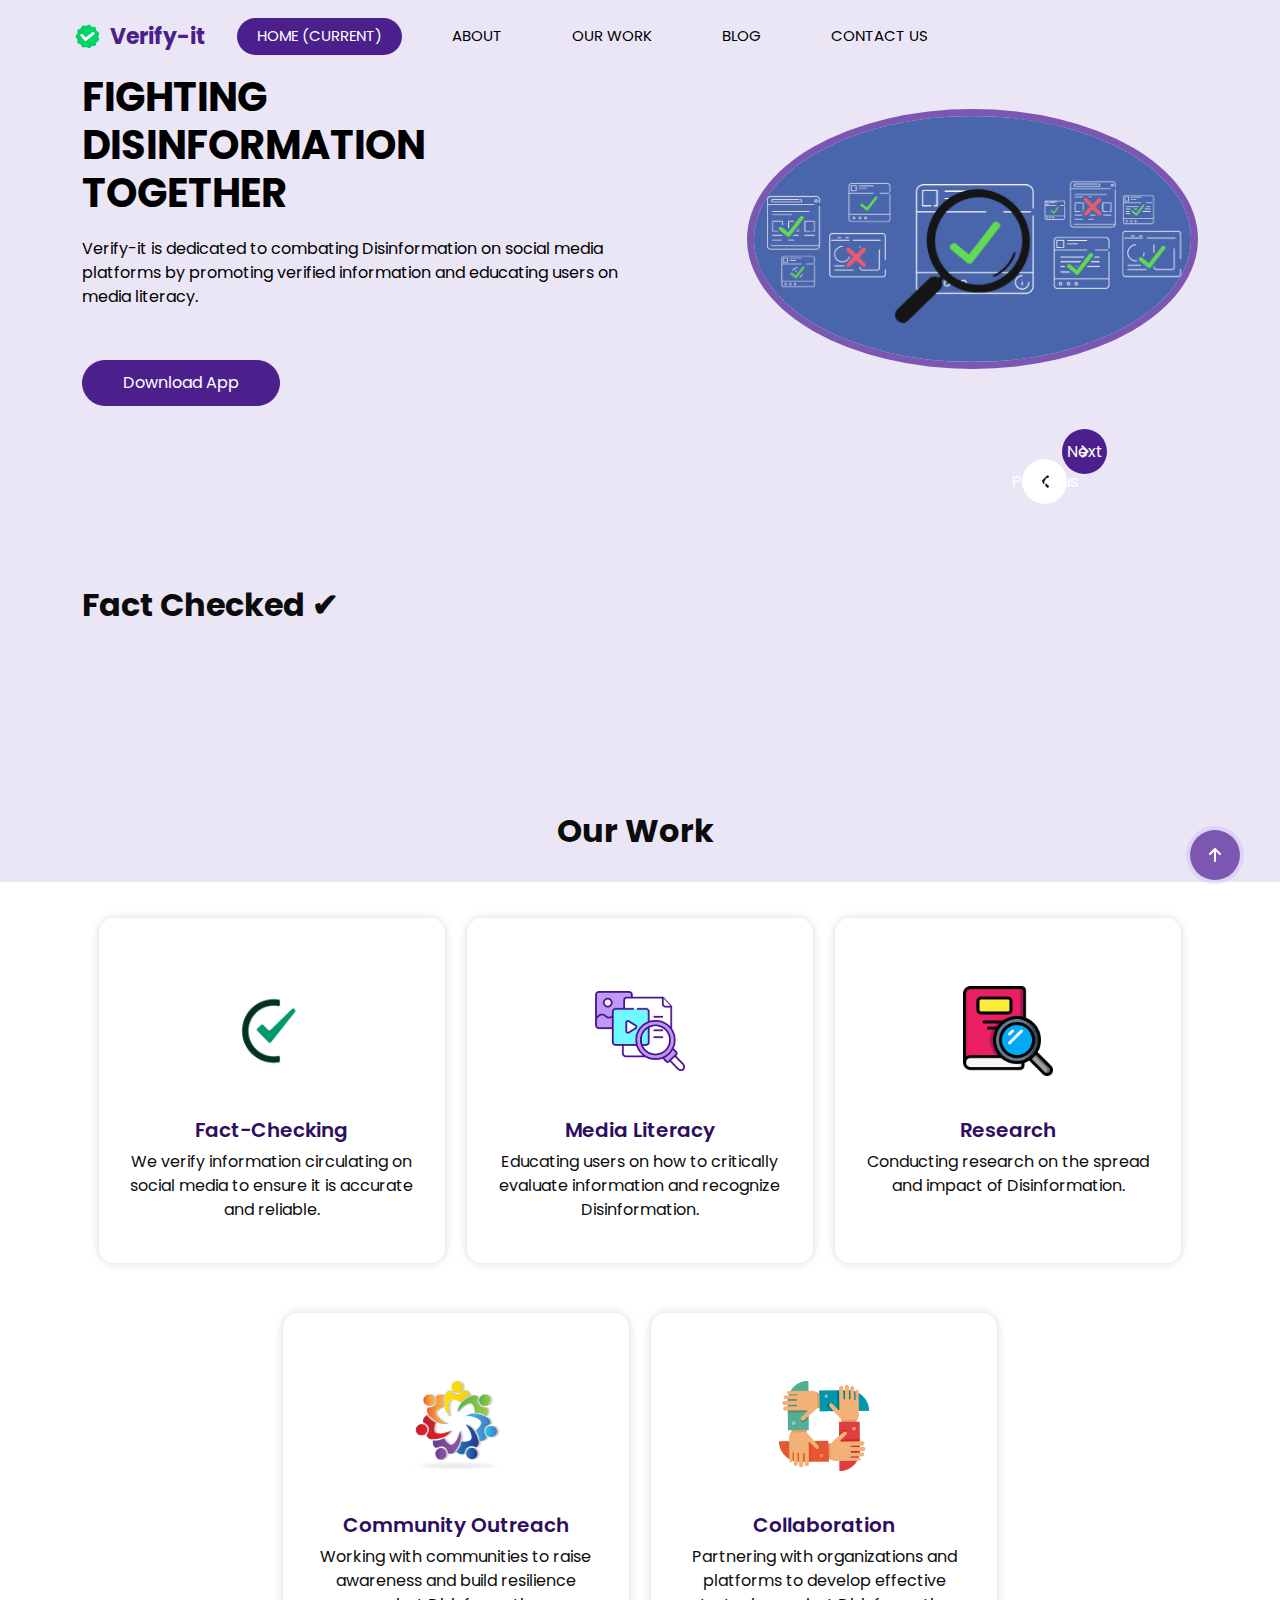
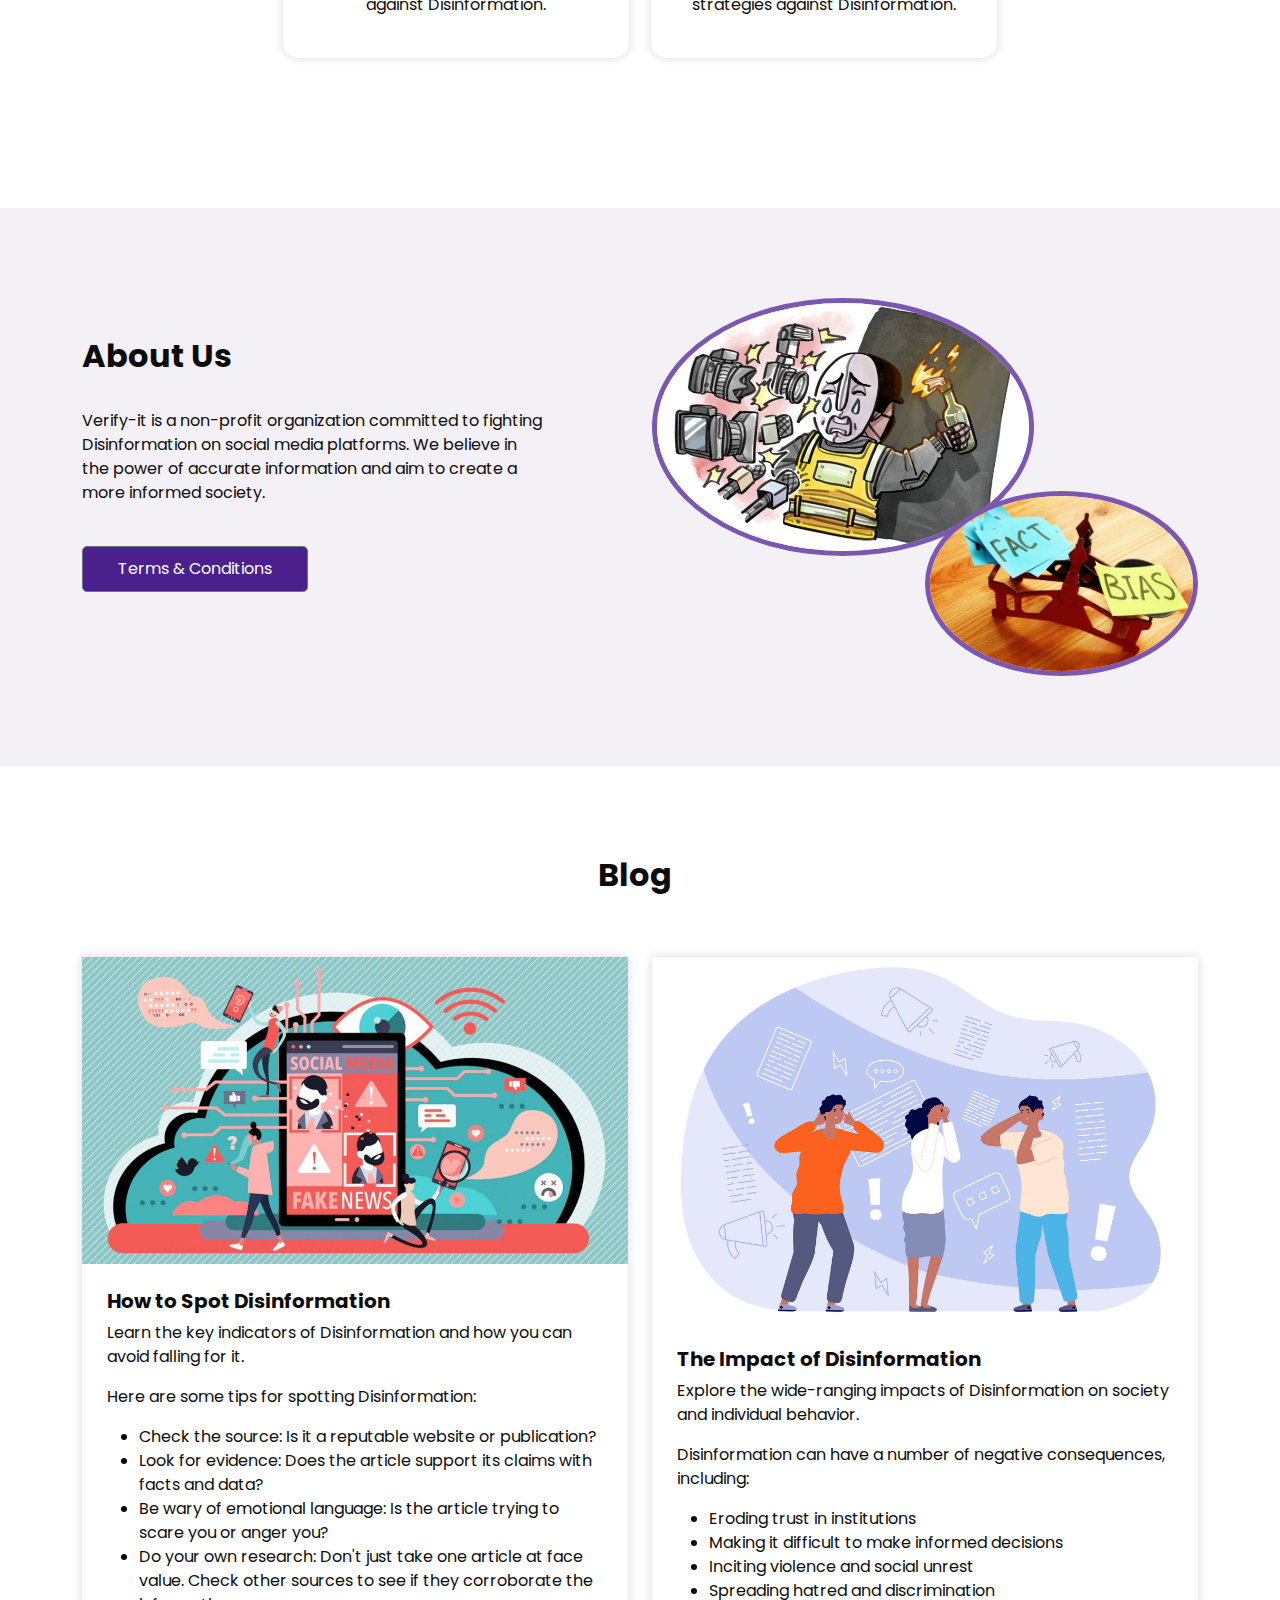
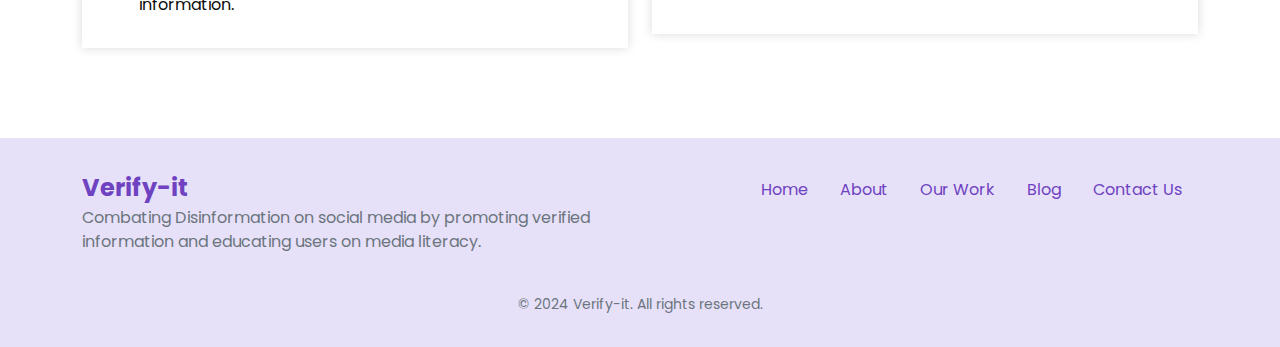
==== commit 862fd63d: "Add files via upload" ====
--- a/index.html
+++ b/index.html
@@ -29,88 +29,7 @@
   <link href="css/style.css" rel="stylesheet" />
   <!-- responsive style -->
   <link href="css/responsive.css" rel="stylesheet" />
-  <!-- Styles -->
-  <style>
-    .social-media a {
-      display: inline-block;
-      margin: 0 10px;
-      /* Adjust the spacing between buttons */
-      padding: 10px 20px;
-      text-decoration: none;
-      color: inherit;
-      border: 1px solid #ccc;
-      /* Optional: Add border to buttons */
-      border-radius: 5px;
-      /* Optional: Add rounded corners */
-    }
-
-    .social-button {
-      background: transparent;
-      position: relative;
-      padding: 5px 15px;
-      display: flex;
-      align-items: center;
-      font-size: 17px;
-      font-weight: 600;
-      text-decoration: none;
-      cursor: pointer;
-      border-radius: 25px;
-      outline: none;
-      overflow: hidden;
-      transition: color 0.3s, border-color 0.3s;
-      text-align: center;
-    }
-
-    .social-button span {
-      margin: 10px;
-    }
-
-    .social-button::before {
-      position: absolute;
-      top: 0;
-      left: 0;
-      right: 0;
-      bottom: 0;
-      margin: auto;
-      content: '';
-      border-radius: 50%;
-      display: block;
-      width: 20em;
-      height: 20em;
-      left: -5em;
-      text-align: center;
-      transition: box-shadow 0.5s ease-out;
-      z-index: -1;
-    }
-
-    .telegram-button {
-      border: 1px solid rgb(40, 144, 241);
-      color: rgb(40, 144, 241);
-    }
-
-    .telegram-button:hover {
-      color: rgb(40, 144, 241);
-      border-color: transparent;
-    }
-
-    .telegram-button:hover::before {
-      box-shadow: inset 0 0 0 10em rgb(40, 144, 241);
-    }
-
-    .whatsapp-button {
-      border: 1px solid #25D366;
-      color: #25D366;
-    }
-
-    .whatsapp-button:hover {
-      color: #25D366;
-      border-color: transparent;
-    }
-
-    .whatsapp-button:hover::before {
-      box-shadow: inset 0 0 0 10em #25D366;
-    }
-  </style>
+
 </head>
 
 <body>
@@ -179,9 +98,7 @@
                 Download App
               </a>
 
-              <a href="verified.html" class="btn btn-secondary ml-2">
-                Fact Check ✔
-              </a>
+            
             </div>
           </div>
           <div class="col-lg-5 col-md-6 offset-lg-1">
@@ -220,7 +137,20 @@
       </div>
     </section>
     <!-- end slider section -->
+
+
+  <!-- Articles section -->
+<section id="articles_section" class="articles_section layout_padding">
+  <div class="container">
+    <div class="heading_container">
+      <h2>Fact Checked ✔</h2>
+    </div>
+    <div id="articles">
+      <!-- Categories will be dynamically inserted here -->
+    </div>
   </div>
+</section>
+
 
   <!-- service section -->
   <section id="service_section" class="service_section layout_padding">
@@ -439,35 +369,8 @@
 
   <script src="js/jquery-3.4.1.min.js"></script>
   <script src="js/bootstrap.js"></script>
-  <script>
-    document.addEventListener("DOMContentLoaded", function () {
-      var scrollToTopBtn = document.getElementById("scrollToTopBtn");
-
-      // When the user scrolls down 20px from the top of the document, show the button
-      window.onscroll = function () { scrollFunction() };
-
-      function scrollFunction() {
-        if (document.body.scrollTop > 20 || document.documentElement.scrollTop > 20) {
-          scrollToTopBtn.style.display = "block";
-        } else {
-          scrollToTopBtn.style.display = "none";
-        }
-      }
-
-      // When the user clicks on the button, scroll to the top of the document
-      scrollToTopBtn.addEventListener("click", function () {
-        scrollToTop();
-      });
-
-      function scrollToTop() {
-        var currentScroll = document.documentElement.scrollTop || document.body.scrollTop;
-        if (currentScroll > 0) {
-          window.requestAnimationFrame(scrollToTop);
-          window.scrollTo(0, currentScroll - (currentScroll / 8));
-        }
-      }
-    });
-  </script>
+  <script src="js/article_homepage.js"></script>
+ 
 
 </body>
 
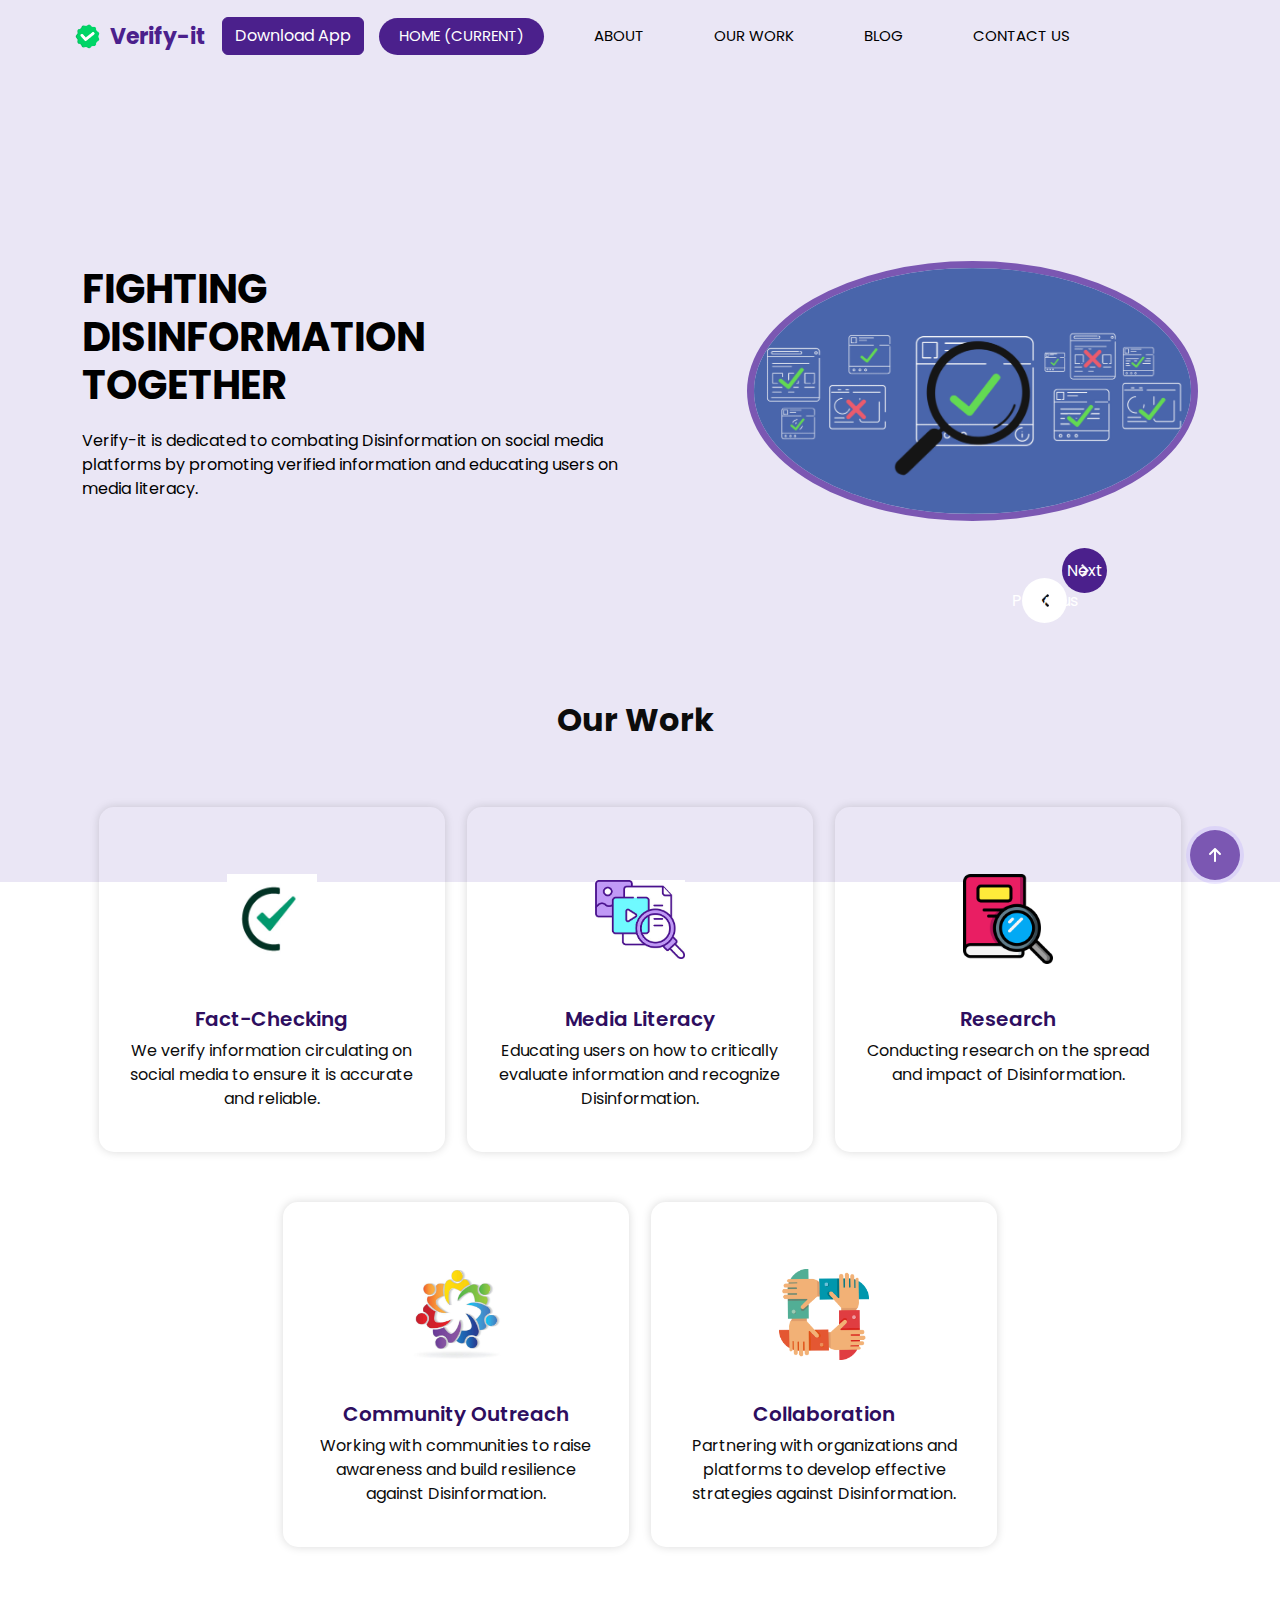
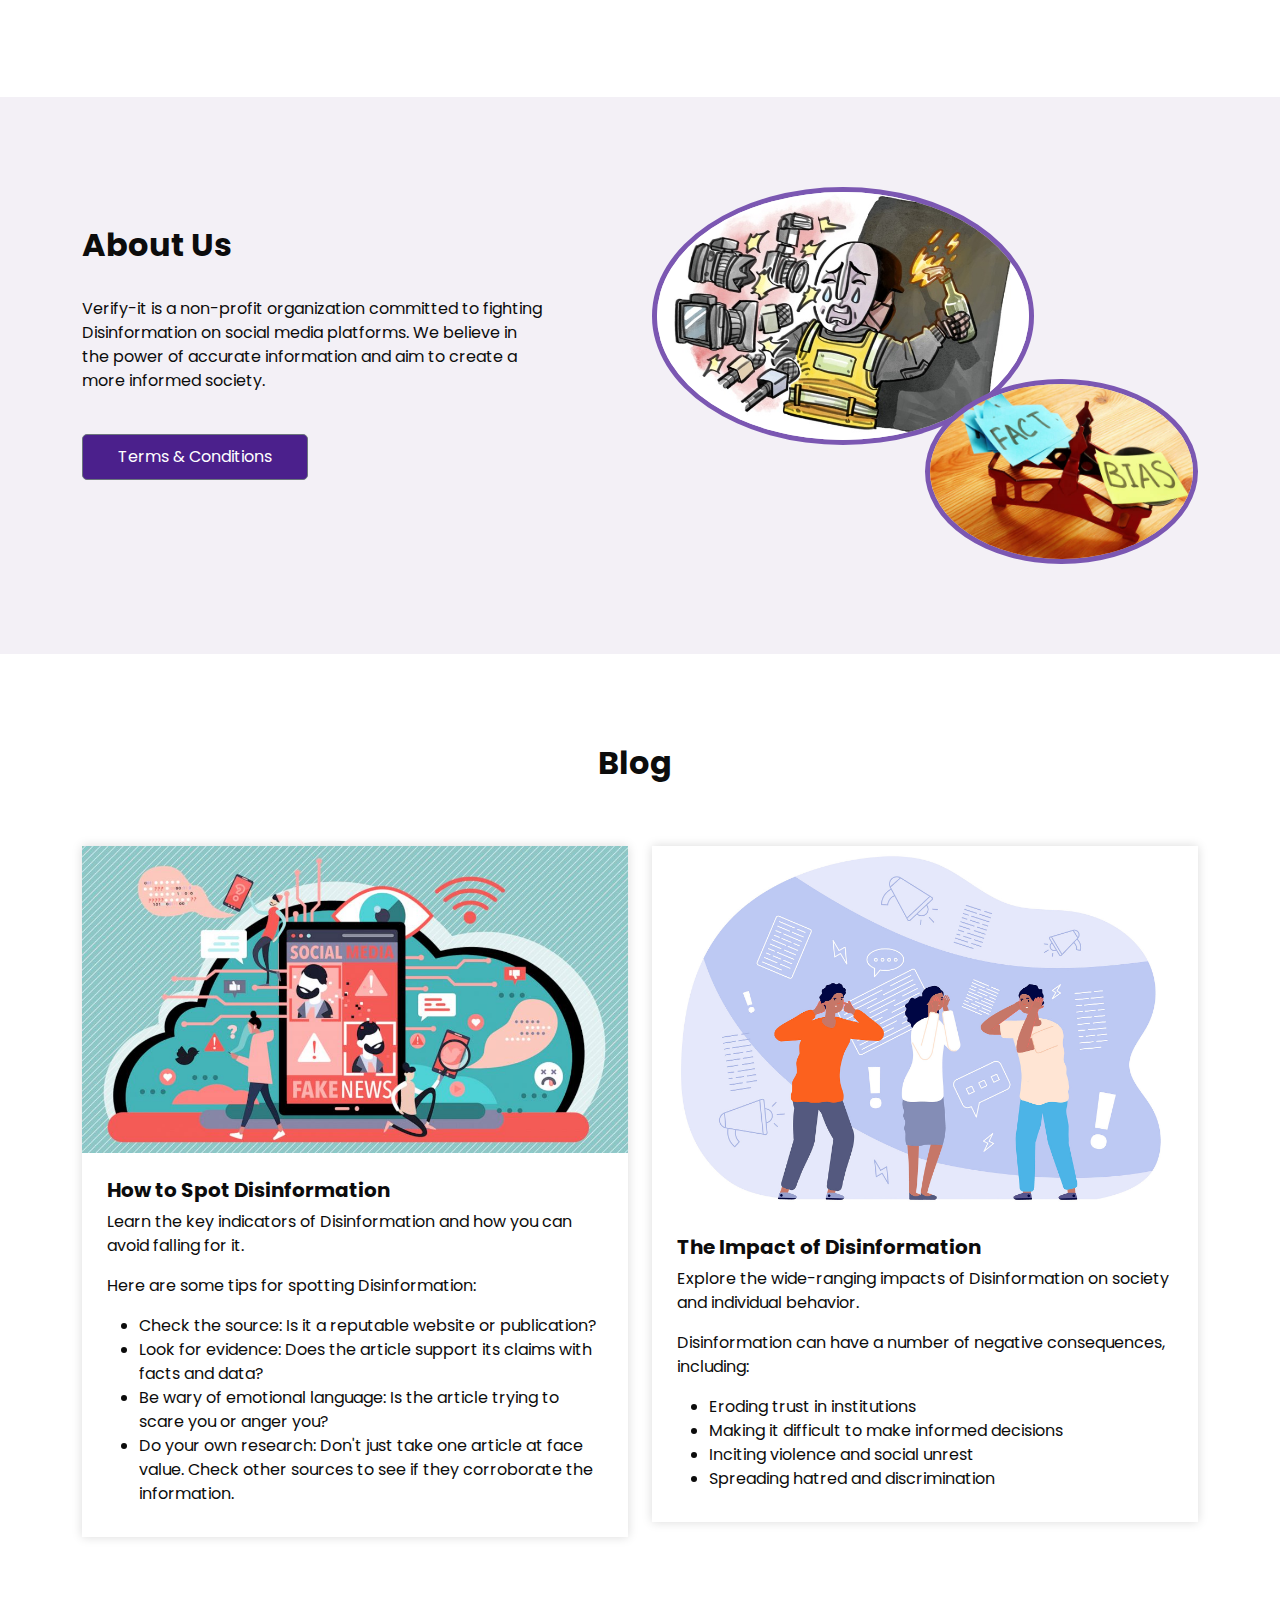
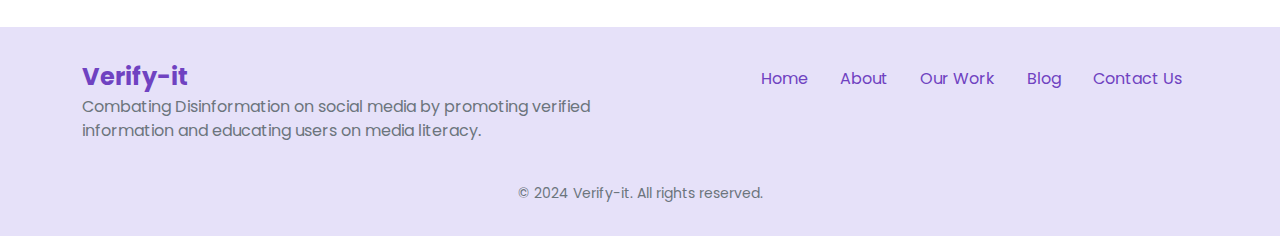
==== commit 803d2517: "articles in home page (#3)" ====
--- a/index.html
+++ b/index.html
@@ -44,6 +44,9 @@
             <span>
               Verify-it
             </span>
+            <a href="download.html" class="btn btn-primary" style="background-color: #4b208c; border-color: #4b208c;">
+              Download App
+            </a>
 
           </a>
           <button class="navbar-toggler" type="button" data-toggle="collapse" data-target="#navbarSupportedContent"
@@ -78,78 +81,78 @@
       </div>
     </header>
     <!-- end header section -->
-    <!-- slider section -->
-    <section id="hero_area" class="slider_section">
-      <div class="container">
-        <div class="row">
-          <div class="col-md-6 ">
-            <div class="detail_box">
-              <h1>
-                Fighting <br>
-                Disinformation <br>
-                Together
-              </h1>
-              <p>
-                Verify-it is dedicated to combating Disinformation on social media platforms by promoting verified
-                information and educating users on media literacy.
-              </p>
-
-              <a href="download.html" class="btn btn-primary" style="background-color: #4b208c; border-color: #4b208c;">
-                Download App
-              </a>
-
-            
-            </div>
-          </div>
-          <div class="col-lg-5 col-md-6 offset-lg-1">
-            <div class="img_content">
-              <div class="img_container">
-                <div id="carouselExampleControls" class="carousel slide" data-ride="carousel">
-                  <div class="carousel-inner">
-                    <div class="carousel-item active">
-                      <div class="img-box">
-                        <img src="images/slider-img.gif" alt="">
-                      </div>
-                    </div>
-                    <div class="carousel-item">
-                      <div class="img-box">
-                        <img src="images/slider-img2.jpg" alt="">
-                      </div>
-                    </div>
-                    <div class="carousel-item">
-                      <div class="img-box">
-                        <img src="images/slider-img.jpg" alt="">
-                      </div>
-                    </div>
-                  </div>
-                </div>
-              </div>
-              <a class="carousel-control-prev" href="#carouselExampleControls" role="button" data-slide="prev">
-                <span class="sr-only">Previous</span>
-              </a>
-              <a class="carousel-control-next" href="#carouselExampleControls" role="button" data-slide="next">
-                <span class="sr-only">Next</span>
-              </a>
-            </div>
-
-          </div>
-        </div>
-      </div>
-    </section>
-    <!-- end slider section -->
+    
 
 
   <!-- Articles section -->
 <section id="articles_section" class="articles_section layout_padding">
   <div class="container">
     <div class="heading_container">
-      <h2>Fact Checked ✔</h2>
+      <h3></h3>
     </div>
     <div id="articles">
       <!-- Categories will be dynamically inserted here -->
     </div>
   </div>
 </section>
+
+<!-- slider section -->
+<section id="hero_area" class="slider_section">
+  <div class="container">
+    <div class="row">
+      <div class="col-md-6 ">
+        <div class="detail_box">
+          <h1>
+            Fighting <br>
+            Disinformation <br>
+            Together
+          </h1>
+          <p>
+            Verify-it is dedicated to combating Disinformation on social media platforms by promoting verified
+            information and educating users on media literacy.
+          </p>
+
+          
+
+        
+        </div>
+      </div>
+      <div class="col-lg-5 col-md-6 offset-lg-1">
+        <div class="img_content">
+          <div class="img_container">
+            <div id="carouselExampleControls" class="carousel slide" data-ride="carousel">
+              <div class="carousel-inner">
+                <div class="carousel-item active">
+                  <div class="img-box">
+                    <img src="images/slider-img.gif" alt="">
+                  </div>
+                </div>
+                <div class="carousel-item">
+                  <div class="img-box">
+                    <img src="images/slider-img2.jpg" alt="">
+                  </div>
+                </div>
+                <div class="carousel-item">
+                  <div class="img-box">
+                    <img src="images/slider-img.jpg" alt="">
+                  </div>
+                </div>
+              </div>
+            </div>
+          </div>
+          <a class="carousel-control-prev" href="#carouselExampleControls" role="button" data-slide="prev">
+            <span class="sr-only">Previous</span>
+          </a>
+          <a class="carousel-control-next" href="#carouselExampleControls" role="button" data-slide="next">
+            <span class="sr-only">Next</span>
+          </a>
+        </div>
+
+      </div>
+    </div>
+  </div>
+</section>
+<!-- end slider section -->
 
 
   <!-- service section -->
--- a/css/style.css
+++ b/css/style.css
@@ -2,6 +2,182 @@
   font-family: "Poppins", sans-serif;
   color: #0c0c0c;
   background-color: #ffffff;
+}
+/* stling for articles in homepage*/
+.social-media a {
+  display: inline-block;
+  margin: 0 10px;
+  /* Adjust the spacing between buttons */
+  padding: 10px 20px;
+  text-decoration: none;
+  color: inherit;
+  border: 1px solid #ccc;
+  /* Optional: Add border to buttons */
+  border-radius: 5px;
+  /* Optional: Add rounded corners */
+}
+
+.social-button {
+  background: transparent;
+  position: relative;
+  padding: 5px 15px;
+  display: flex;
+  align-items: center;
+  font-size: 17px;
+  font-weight: 600;
+  text-decoration: none;
+  cursor: pointer;
+  border-radius: 25px;
+  outline: none;
+  overflow: hidden;
+  transition: color 0.3s, border-color 0.3s;
+  text-align: center;
+}
+
+.social-button span {
+  margin: 10px;
+}
+
+.social-button::before {
+  position: absolute;
+  top: 0;
+  left: 0;
+  right: 0;
+  bottom: 0;
+  margin: auto;
+  content: '';
+  border-radius: 50%;
+  display: block;
+  width: 20em;
+  height: 20em;
+  left: -5em;
+  text-align: center;
+  transition: box-shadow 0.5s ease-out;
+  z-index: -1;
+}
+
+.telegram-button {
+  border: 1px solid rgb(40, 144, 241);
+  color: rgb(40, 144, 241);
+}
+
+.telegram-button:hover {
+  color: rgb(40, 144, 241);
+  border-color: transparent;
+}
+
+.telegram-button:hover::before {
+  box-shadow: inset 0 0 0 10em rgb(40, 144, 241);
+}
+
+.whatsapp-button {
+  border: 1px solid #25D366;
+  color: #25D366;
+}
+
+.whatsapp-button:hover {
+  color: #25D366;
+  border-color: transparent;
+}
+
+.whatsapp-button:hover::before {
+  box-shadow: inset 0 0 0 10em #25D366;
+}
+
+.article-image {
+width: 100%;
+height: 200px;
+object-fit: cover;
+}
+
+.card:hover .card-title{
+color: rgb(96, 10, 235); /* Change text color to green on hover */
+}
+
+.category-label {
+position: absolute;
+bottom: 10px;
+right: 10px;
+background-color: rgba(111, 0, 255, 0.808); /* Blue background with 70% opacity */
+padding: 5px 10px;
+border-radius: 5px;
+color: white;
+font-size: 12px;
+display: none; /* Hide by default */
+}
+
+@media (max-width: 768px) { /* Adjust as per your mobile breakpoint */
+.category-label {
+display: block; /* Show on mobile screens */
+}
+}
+
+/* Ensure the label appears on top of other elements */
+.card {
+position: relative;
+overflow: hidden; /* Ensure the overflow is hidden to clip the label */
+}
+
+/* Rest of your existing styles */
+
+
+
+/* Custom styles for articles section */
+.articles_section .row {
+display: flex;
+flex-wrap: wrap;
+margin-left: -15px; /* Adjust for bootstrap grid gutters */
+margin-right: -15px; /* Adjust for bootstrap grid gutters */
+}
+
+.articles_section .col-md-3 {
+padding-left: 15px; /* Adjust for bootstrap grid gutters */
+padding-right: 15px; /* Adjust for bootstrap grid gutters */
+flex: 0 0 25%; /* Set to 25% width for 4 columns per row */
+max-width: 25%; /* Set max-width to limit size */
+}
+
+.articles_section .card {
+width: 100%;
+text-decoration: none;
+color: inherit;
+}
+
+.articles_section .card:hover {
+box-shadow: 0 0 10px rgba(0, 0, 0, 0.5);
+}
+
+@media (max-width: 768px) {
+.articles_section .col-md-3 {
+flex: 0 0 100%; /* Full width for mobile */
+max-width: 100%;
+}
+}
+
+.status-overlay {
+position: absolute;
+top: 10px;
+left: 10px;
+background-color: rgba(255, 0, 0, 0.8);
+padding: 5px 10px;
+border-radius: 5px;
+color: white;
+font-weight: bold;
+display: flex;
+align-items: center;
+gap: 5px;
+}
+
+.status-image {
+height: 30px; /* Adjust as per your image size */
+}
+
+.status-text {
+font-size: 12px;
+white-space: nowrap;
+overflow: hidden;
+text-overflow: ellipsis;
+max-width: 90px; /* Adjust as needed */
 }
 
 .layout_padding {
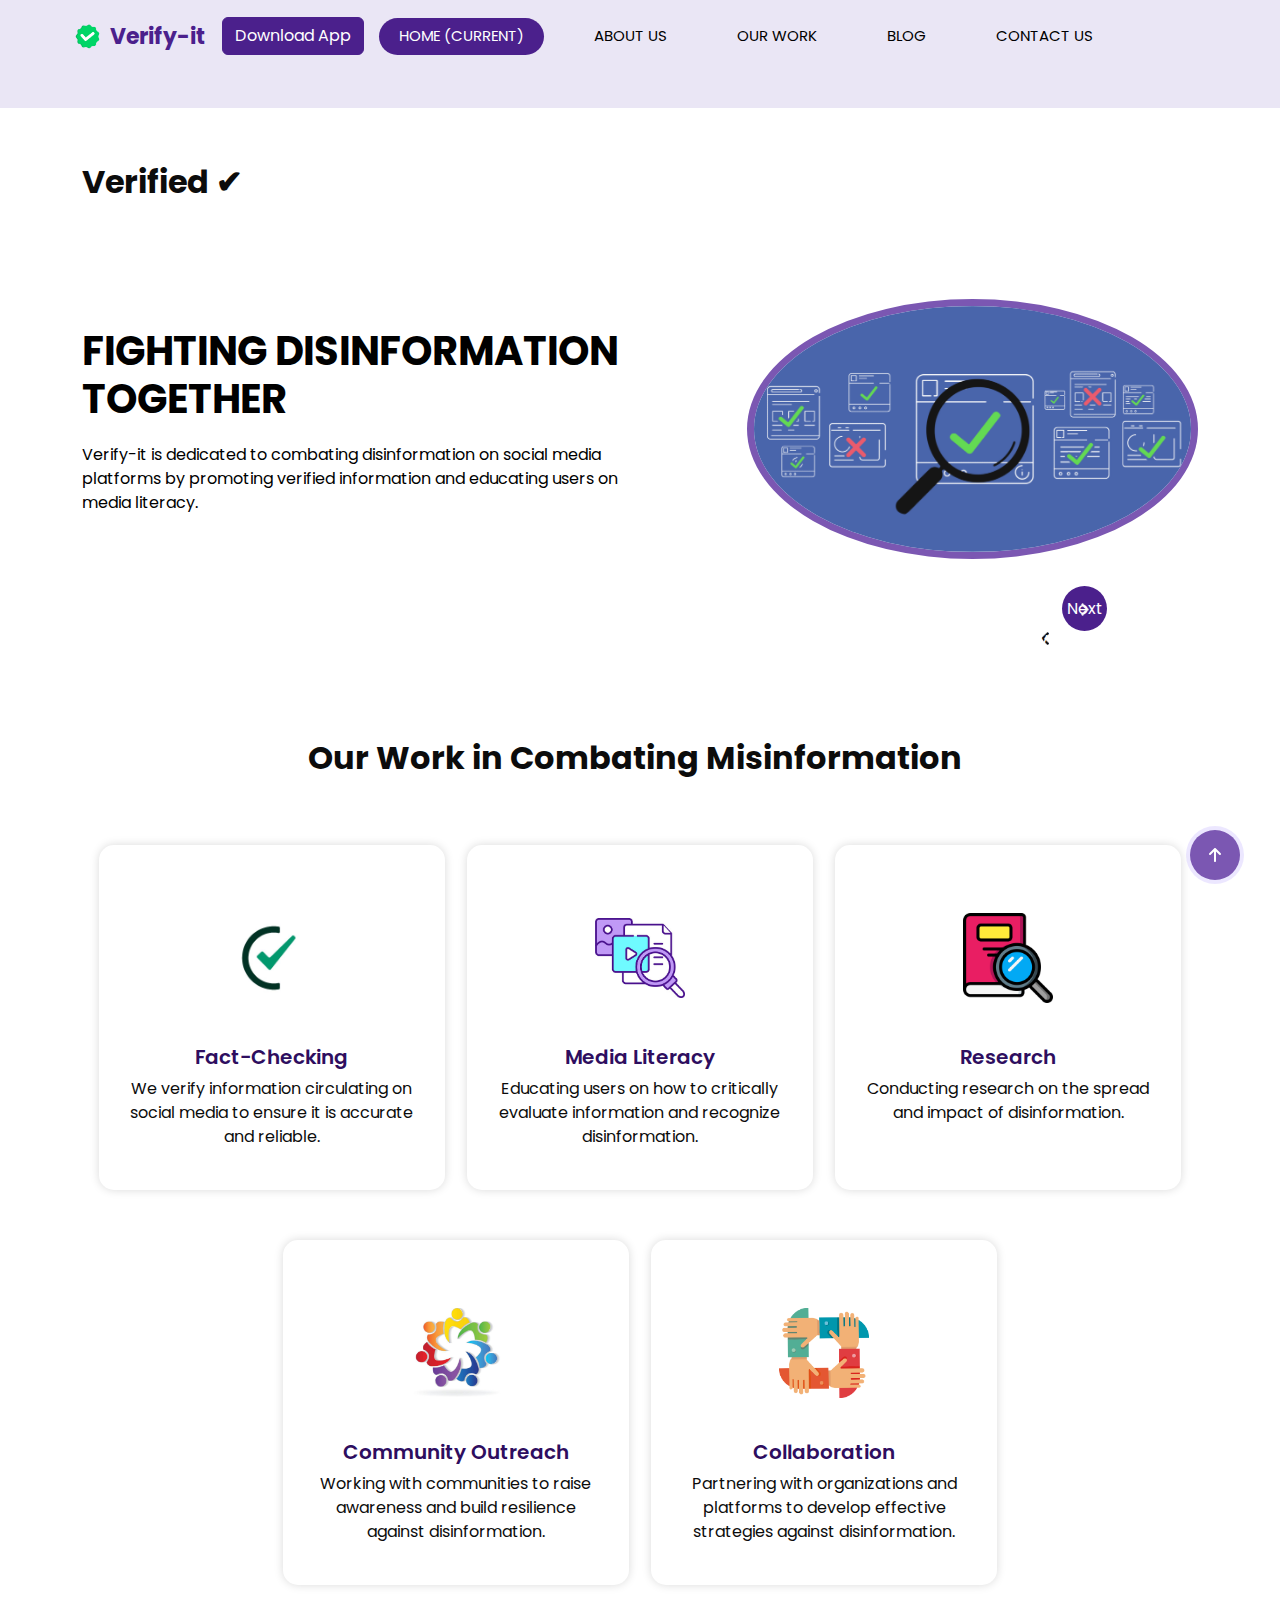
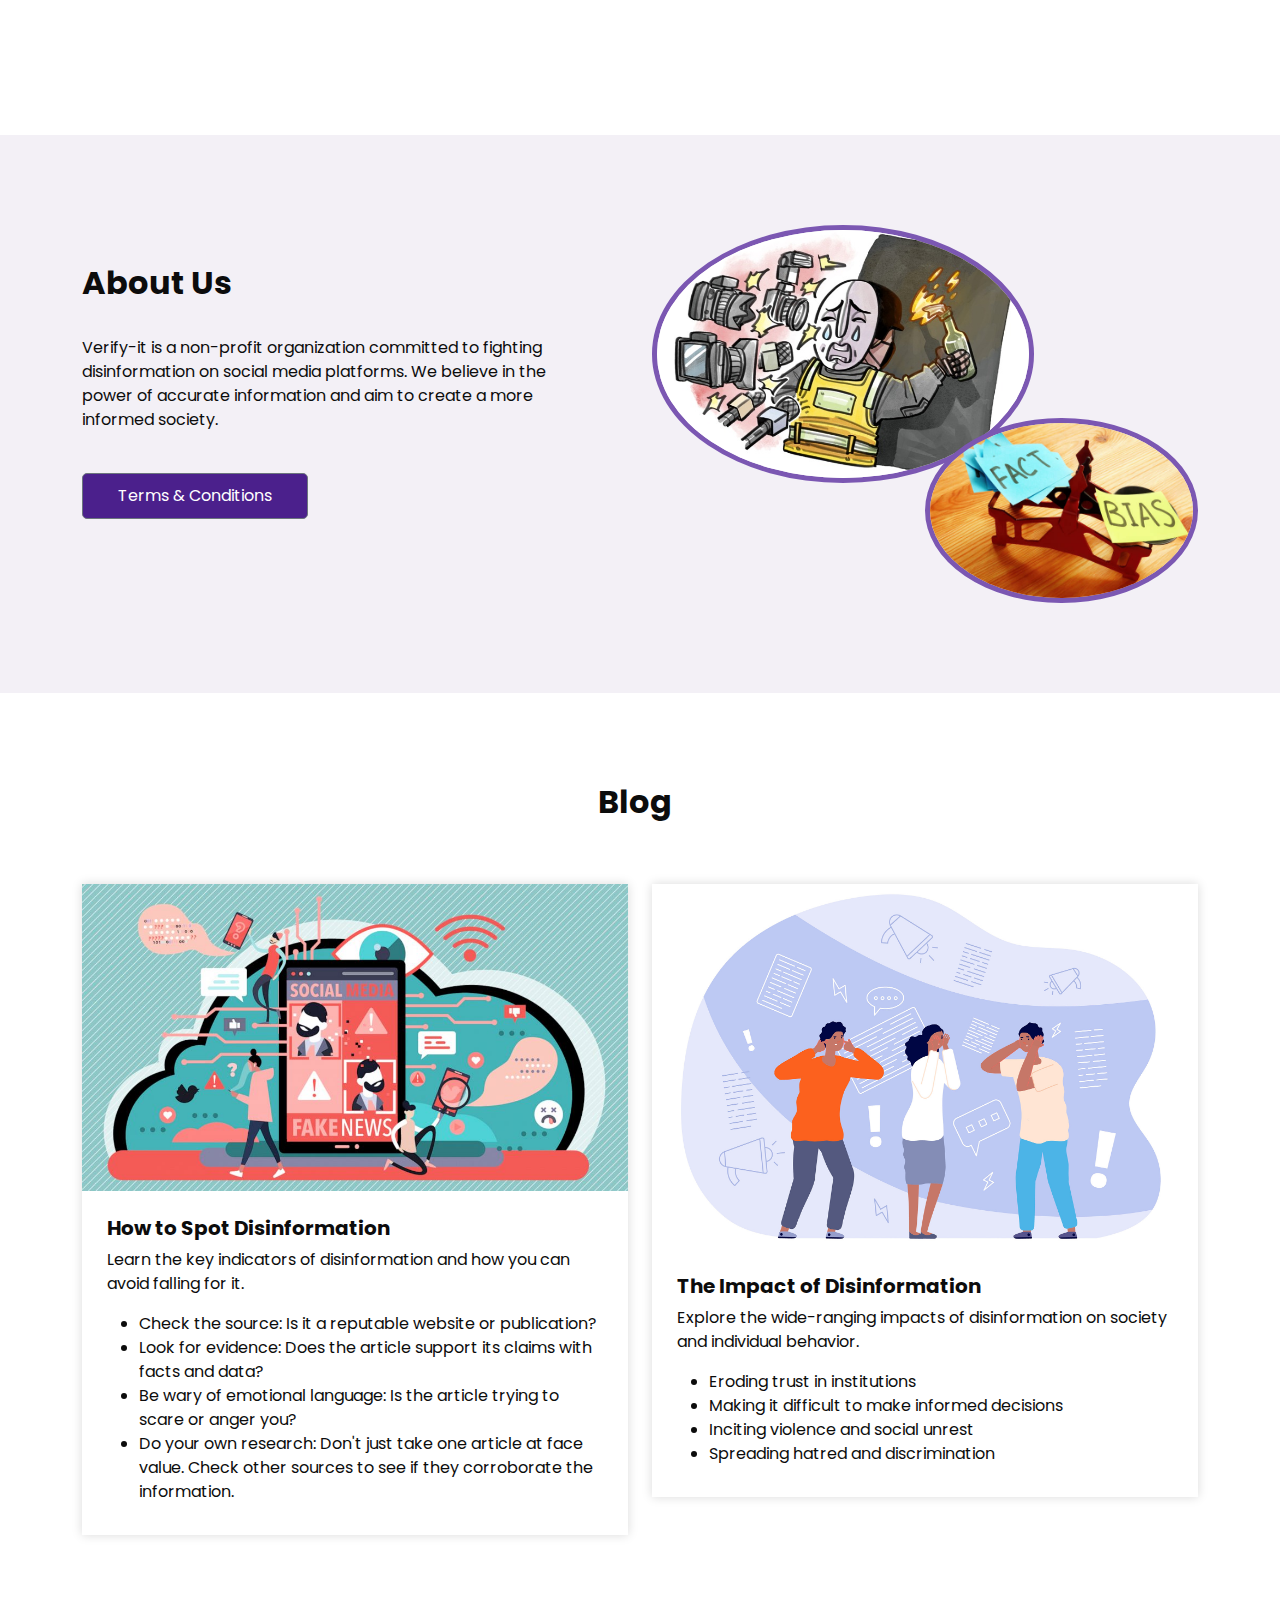
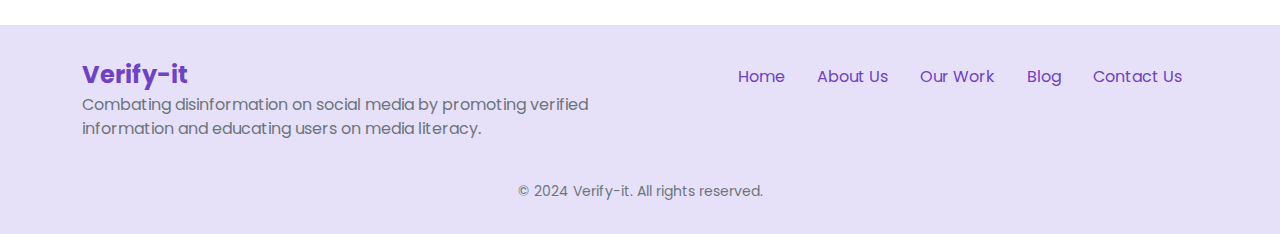
==== commit 88097a07: "Add files via upload" ====
--- a/index.html
+++ b/index.html
@@ -1,5 +1,5 @@
 <!DOCTYPE html>
-<html>
+<html lang="en">
 
 <head>
   <!-- Basic -->
@@ -8,54 +8,53 @@
   <!-- Mobile Metas -->
   <meta name="viewport" content="width=device-width, initial-scale=1, shrink-to-fit=no" />
   <!-- Site Metas -->
-  <meta name="keywords" content="fact checking, media literacy, critical thinking, misinformation, disinformation, fake news" />
-  <meta name="description" content="Learn how to critically evaluate information and identify misinformation with our fact checking and media literacy resources." />
+  <meta name="keywords" content="fact checking, media literacy, critical thinking, misinformation, disinformation, fake news, Verify-it" />
+  <meta name="description" content="Verify-it provides resources for fact-checking, media literacy, and combating misinformation. Learn how to critically evaluate information and identify fake news." />
   <meta name="author" content="Verify-it" />
-
-  <title>Verify-it</title>
+  <title>Verify-it: Fact Checking & Media Literacy Resources</title>
+
+  <!-- Google Analytics -->
+  <script async src="https://www.googletagmanager.com/gtag/js?id=G-B9SQV9PPFV"></script>
+  <script>
+    window.dataLayer = window.dataLayer || [];
+    function gtag() {
+      dataLayer.push(arguments);
+    }
+    gtag('js', new Date());
+    gtag('config', 'G-B9SQV9PPFV');
+  </script>
 
   <!-- slider stylesheet -->
-  <link rel="stylesheet" type="text/css"
-    href="https://cdnjs.cloudflare.com/ajax/libs/OwlCarousel2/2.1.3/assets/owl.carousel.min.css" />
-
+  <link rel="stylesheet" type="text/css" href="https://cdnjs.cloudflare.com/ajax/libs/OwlCarousel2/2.1.3/assets/owl.carousel.min.css" />
   <!-- bootstrap core css -->
   <link rel="stylesheet" type="text/css" href="css/bootstrap.css" />
   <link rel="icon" href="images/logo.png">
   <link href="https://stackpath.bootstrapcdn.com/bootstrap/5.3.0/css/bootstrap.min.css" rel="stylesheet">
-
   <!-- fonts style -->
   <link href="https://fonts.googleapis.com/css?family=Poppins:400,600,700&display=swap" rel="stylesheet">
   <!-- Custom styles for this template -->
   <link href="css/style.css" rel="stylesheet" />
   <!-- responsive style -->
   <link href="css/responsive.css" rel="stylesheet" />
-
 </head>
 
 <body>
-
   <div class="hero_area">
     <!-- header section starts -->
     <header class="header_section">
       <div class="container">
         <nav class="navbar navbar-expand-lg custom_nav-container ">
           <a class="navbar-brand" href="#hero_area">
-            <img src="images/logo.png" alt="">
-            <span>
-              Verify-it
-            </span>
-            <a href="download.html" class="btn btn-primary" style="background-color: #4b208c; border-color: #4b208c;">
-              Download App
-            </a>
-
+            <img src="images/logo.png" alt="Verify-it logo">
+            <span>Verify-it</span>
           </a>
+          <a href="download.html" class="btn btn-primary" style="background-color: #4b208c; border-color: #4b208c;">Download App</a>
           <button class="navbar-toggler" type="button" data-toggle="collapse" data-target="#navbarSupportedContent"
             aria-controls="navbarSupportedContent" aria-expanded="false" aria-label="Toggle navigation">
-            <span class="s-1"> </span>
-            <span class="s-2"> </span>
-            <span class="s-3"> </span>
+            <span class="s-1"></span>
+            <span class="s-2"></span>
+            <span class="s-3"></span>
           </button>
-
           <div class="collapse navbar-collapse" id="navbarSupportedContent">
             <div class="d-flex ml-auto flex-column flex-lg-row align-items-center">
               <ul class="navbar-nav">
@@ -63,13 +62,13 @@
                   <a class="nav-link" href="#hero_area">Home <span class="sr-only">(current)</span></a>
                 </li>
                 <li class="nav-item">
-                  <a class="nav-link" href="#about_section"> About</a>
+                  <a class="nav-link" href="#about_section">About Us</a>
                 </li>
                 <li class="nav-item">
-                  <a class="nav-link" href="#service_section"> Our Work </a>
+                  <a class="nav-link" href="#service_section">Our Work</a>
                 </li>
                 <li class="nav-item">
-                  <a class="nav-link" href="#blog_section"> Blog </a>
+                  <a class="nav-link" href="#blog_section">Blog</a>
                 </li>
                 <li class="nav-item">
                   <a class="nav-link" href="contact.html">Contact Us</a>
@@ -81,300 +80,241 @@
       </div>
     </header>
     <!-- end header section -->
-    
-
-
-  <!-- Articles section -->
-<section id="articles_section" class="articles_section layout_padding">
-  <div class="container">
-    <div class="heading_container">
-      <h3></h3>
-    </div>
-    <div id="articles">
-      <!-- Categories will be dynamically inserted here -->
-    </div>
-  </div>
-</section>
-
-<!-- slider section -->
-<section id="hero_area" class="slider_section">
-  <div class="container">
-    <div class="row">
-      <div class="col-md-6 ">
-        <div class="detail_box">
-          <h1>
-            Fighting <br>
-            Disinformation <br>
-            Together
-          </h1>
-          <p>
-            Verify-it is dedicated to combating Disinformation on social media platforms by promoting verified
-            information and educating users on media literacy.
-          </p>
-
-          
-
-        
-        </div>
-      </div>
-      <div class="col-lg-5 col-md-6 offset-lg-1">
-        <div class="img_content">
-          <div class="img_container">
-            <div id="carouselExampleControls" class="carousel slide" data-ride="carousel">
-              <div class="carousel-inner">
-                <div class="carousel-item active">
-                  <div class="img-box">
-                    <img src="images/slider-img.gif" alt="">
+
+    <!-- Articles section -->
+    <section id="articles_section" class="articles_section layout_padding">
+      <div class="container">
+        <div class="heading_container">
+          <h2>Verified ✔</h2>
+        </div>
+        <div id="articles">
+          <!-- Categories will be dynamically inserted here -->
+        </div>
+      </div>
+    </section>
+
+    <!-- slider section -->
+    <section id="hero_area" class="slider_section">
+      <div class="container">
+        <div class="row">
+          <div class="col-md-6">
+            <div class="detail_box">
+              <h1>Fighting Disinformation Together</h1>
+              <p>Verify-it is dedicated to combating disinformation on social media platforms by promoting verified information and educating users on media literacy.</p>
+            </div>
+          </div>
+          <div class="col-lg-5 col-md-6 offset-lg-1">
+            <div class="img_content">
+              <div class="img_container">
+                <div id="carouselExampleControls" class="carousel slide" data-ride="carousel">
+                  <div class="carousel-inner">
+                    <div class="carousel-item active">
+                      <div class="img-box">
+                        <img src="images/slider-img.gif" alt="Disinformation awareness campaign">
+                      </div>
+                    </div>
+                    <div class="carousel-item">
+                      <div class="img-box">
+                        <img src="images/slider-img2.jpg" alt="Educational workshop">
+                      </div>
+                    </div>
+                    <div class="carousel-item">
+                      <div class="img-box">
+                        <img src="images/slider-img.jpg" alt="Community engagement event">
+                      </div>
+                    </div>
                   </div>
                 </div>
-                <div class="carousel-item">
-                  <div class="img-box">
-                    <img src="images/slider-img2.jpg" alt="">
-                  </div>
-                </div>
-                <div class="carousel-item">
-                  <div class="img-box">
-                    <img src="images/slider-img.jpg" alt="">
-                  </div>
-                </div>
-              </div>
-            </div>
-          </div>
-          <a class="carousel-control-prev" href="#carouselExampleControls" role="button" data-slide="prev">
-            <span class="sr-only">Previous</span>
-          </a>
-          <a class="carousel-control-next" href="#carouselExampleControls" role="button" data-slide="next">
-            <span class="sr-only">Next</span>
-          </a>
-        </div>
-
-      </div>
-    </div>
+              </div>
+              <a class="carousel-control-prev" href="#carouselExampleControls" role="button" data-slide="prev">
+                <span class="sr-only">Previous</span>
+              </a>
+              <a class="carousel-control-next" href="#carouselExampleControls" role="button" data-slide="next">
+                <span class="sr-only">Next</span>
+              </a>
+            </div>
+          </div>
+        </div>
+      </div>
+    </section>
+    <!-- end slider section -->
+
+    <!-- service section -->
+    <section id="service_section" class="service_section layout_padding">
+      <div class="container">
+        <div class="heading_container">
+          <h2>Our Work in Combating Misinformation</h2>
+        </div>
+        <div class="service_container">
+          <div class="box">
+            <div class="img-box">
+              <img src="images/s1.png" class="img1" alt="Fact-Checking Service">
+            </div>
+            <div class="detail-box">
+              <h5>Fact-Checking</h5>
+              <p>We verify information circulating on social media to ensure it is accurate and reliable.</p>
+            </div>
+          </div>
+          <div class="box">
+            <div class="img-box">
+              <img src="images/s2.png" class="img1" alt="Media Literacy">
+            </div>
+            <div class="detail-box">
+              <h5>Media Literacy</h5>
+              <p>Educating users on how to critically evaluate information and recognize disinformation.</p>
+            </div>
+          </div>
+          <div class="box">
+            <div class="img-box">
+              <img src="images/s3.png" class="img1" alt="Research on Disinformation">
+            </div>
+            <div class="detail-box">
+              <h5>Research</h5>
+              <p>Conducting research on the spread and impact of disinformation.</p>
+            </div>
+          </div>
+          <div class="box">
+            <div class="img-box">
+              <img src="images/s4.png" class="img1" alt="Community Outreach">
+            </div>
+            <div class="detail-box">
+              <h5>Community Outreach</h5>
+              <p>Working with communities to raise awareness and build resilience against disinformation.</p>
+            </div>
+          </div>
+          <div class="box">
+            <div class="img-box">
+              <img src="images/s5.png" class="img1" alt="Collaboration with Organizations">
+            </div>
+            <div class="detail-box">
+              <h5>Collaboration</h5>
+              <p>Partnering with organizations and platforms to develop effective strategies against disinformation.</p>
+            </div>
+          </div>
+        </div>
+      </div>
+    </section>
+    <!-- end service section -->
+
+    <!-- about section -->
+    <section id="about_section" class="about_section layout_padding">
+      <div class="container">
+        <div class="row">
+          <div class="col-md-6">
+            <div class="detail-box">
+              <div class="heading_container">
+                <h2>About Us</h2>
+              </div>
+              <p>Verify-it is a non-profit organization committed to fighting disinformation on social media platforms. We believe in the power of accurate information and aim to create a more informed society.</p>
+              <a href="terms&condition.html" class="btn btn-secondary ml-2">Terms & Conditions</a>
+            </div>
+          </div>
+          <div class="col-md-6">
+            <div class="img_container">
+              <div class="img-box b1">
+                <img src="images/about-img1.jpg" alt="Our team at work">
+              </div>
+              <div class="img-box b2">
+                <img src="images/about-img2.jpg" alt="Educational session">
+              </div>
+            </div>
+          </div>
+        </div>
+      </div>
+    </section>
+    <!-- end about section -->
+
+    <!-- blog section -->
+    <section id="blog_section" class="blog_section layout_padding">
+      <div class="container">
+        <div class="heading_container">
+          <h2>Blog</h2>
+        </div>
+        <div class="row">
+          <div class="col-md-6">
+            <div class="box">
+              <div class="img-box">
+                <img src="images/blog1.jpg" alt="Spotting Disinformation">
+              </div>
+              <div class="detail-box">
+                <h5>How to Spot Disinformation</h5>
+                <p>Learn the key indicators of disinformation and how you can avoid falling for it.</p>
+                <ul>
+                  <li>Check the source: Is it a reputable website or publication?</li>
+                  <li>Look for evidence: Does the article support its claims with facts and data?</li>
+                  <li>Be wary of emotional language: Is the article trying to scare or anger you?</li>
+                  <li>Do your own research: Don't just take one article at face value. Check other sources to see if they corroborate the information.</li>
+                </ul>
+              </div>
+            </div>
+          </div>
+          <div class="col-md-6">
+            <div class="box">
+              <div class="img-box">
+                <img src="images/blog2.jpg" alt="Impact of Disinformation">
+              </div>
+              <div class="detail-box">
+                <h5>The Impact of Disinformation</h5>
+                <p>Explore the wide-ranging impacts of disinformation on society and individual behavior.</p>
+                <ul>
+                  <li>Eroding trust in institutions</li>
+                  <li>Making it difficult to make informed decisions</li>
+                  <li>Inciting violence and social unrest</li>
+                  <li>Spreading hatred and discrimination</li>
+                </ul>
+              </div>
+            </div>
+          </div>
+        </div>
+      </div>
+    </section>
+    <!-- end blog section -->
+
+    <!-- footer section -->
+    <footer class="footer mt-auto">
+      <div class="container">
+        <div class="row">
+          <div class="col-12 col-md-6 mb-3 mb-md-0">
+            <div class="footer-logo">Verify-it</div>
+            <p class="text-secondary">Combating disinformation on social media by promoting verified information and educating users on media literacy.</p>
+          </div>
+          <div class="col-12 col-md-6">
+            <ul class="nav justify-content-center justify-content-md-end">
+              <li class="nav-item">
+                <a class="nav-link" href="#hero_area">Home</a>
+              </li>
+              <li class="nav-item">
+                <a class="nav-link" href="#about_section">About Us</a>
+              </li>
+              <li class="nav-item">
+                <a class="nav-link" href="#service_section">Our Work</a>
+              </li>
+              <li class="nav-item">
+                <a class="nav-link" href="#blog_section">Blog</a>
+              </li>
+              <li class="nav-item">
+                <a class="nav-link" href="contact.html">Contact Us</a>
+              </li>
+            </ul>
+          </div>
+        </div>
+        <div class="footer-bottom text-center mt-4">
+          &copy; 2024 Verify-it. All rights reserved.
+        </div>
+      </div>
+    </footer>
+    <!-- end footer section -->
+
+    <!-- back to top button -->
+    <button id="scrollToTopBtn" class="button">
+      <svg class="svgIcon" viewBox="0 0 384 512">
+        <path d="M214.6 41.4c-12.5-12.5-32.8-12.5-45.3 0l-160 160c-12.5 12.5-12.5 32.8 0 45.3s32.8 12.5 45.3 0L160 141.2V448c0 17.7 14.3 32 32 32s32-14.3 32-32V141.2L329.4 246.6c12.5 12.5 32.8 12.5 45.3 0s12.5-32.8 0-45.3l-160-160z"></path>
+      </svg>
+    </button>
+
+    <script src="js/jquery-3.4.1.min.js"></script>
+    <script src="js/bootstrap.js"></script>
+    <script src="js/article_homepage.js"></script>
   </div>
-</section>
-<!-- end slider section -->
-
-
-  <!-- service section -->
-  <section id="service_section" class="service_section layout_padding">
-    <div class="container">
-      <div class="heading_container">
-        <h2>
-          Our Work
-        </h2>
-        
-      </div>
-
-      <div class="service_container">
-        <div class="box">
-          <div class="img-box">
-            <img src="images/s1.png" class="img1" alt="">
-          </div>
-          <div class="detail-box">
-            <h5>
-              Fact-Checking
-            </h5>
-            <p>
-              We verify information circulating on social media to ensure it is accurate and reliable.
-            </p>
-          </div>
-        </div>
-        <div class="box">
-          <div class="img-box">
-            <img src="images/s2.png" class="img1" alt="">
-          </div>
-          <div class="detail-box">
-            <h5>
-              Media Literacy
-            </h5>
-            <p>
-              Educating users on how to critically evaluate information and recognize Disinformation.
-            </p>
-          </div>
-        </div>
-        <div class="box">
-          <div class="img-box">
-            <img src="images/s3.png" class="img1" alt="">
-          </div>
-          <div class="detail-box">
-            <h5>
-              Research
-            </h5>
-            <p>
-              Conducting research on the spread and impact of Disinformation.
-            </p>
-          </div>
-        </div>
-        <div class="box ">
-          <div class="img-box">
-            <img src="images/s4.png" class="img1" alt="">
-          </div>
-          <div class="detail-box">
-            <h5>
-              Community Outreach
-            </h5>
-            <p>
-              Working with communities to raise awareness and build resilience against Disinformation.
-            </p>
-          </div>
-        </div>
-        <div class="box">
-          <div class="img-box">
-            <img src="images/s5.png" class="img1" alt="">
-          </div>
-          <div class="detail-box">
-            <h5>
-              Collaboration
-            </h5>
-            <p>
-              Partnering with organizations and platforms to develop effective strategies against Disinformation.
-            </p>
-          </div>
-        </div>
-      </div>
-
-    </div>
-  </section>
-  <!-- end service section -->
-
-  <!-- about section -->
-  <section id="about_section" class="about_section layout_padding">
-    <div class="container">
-      <div class="row">
-        <div class="col-md-6">
-          <div class="detail-box">
-            <div class="heading_container">
-              <h2>
-                About Us
-              </h2>
-              
-            </div>
-            <p>
-              Verify-it is a non-profit organization committed to fighting Disinformation on social media platforms. We
-              believe in the power of accurate information and aim to create a more informed society.
-            </p>
-            <a href="terms&condition.html" class="btn btn-secondary ml-2">
-              Terms & Conditions
-            </a>
-          </div>
-        </div>
-        <div class="col-md-6">
-          <div class="img_container">
-            <div class="img-box b1">
-              <img src="images/about-img1.jpg" alt="" />
-            </div>
-            <div class="img-box b2">
-              <img src="images/about-img2.jpg" alt="" />
-            </div>
-          </div>
-        </div>
-      </div>
-    </div>
-  </section>
-  <!-- end about section -->
-  <!-- blog section -->
-  <section id="blog_section" class="blog_section layout_padding">
-    <div class="container">
-      <div class="heading_container">
-        <h2>Blog</h2>
-       
-      </div>
-      <div class="row">
-        <div class="col-md-6">
-          <div class="box">
-            <div class="img-box">
-              <img src="images/blog1.jpg" alt="">
-            </div>
-            <div class="detail-box">
-              <h5>How to Spot Disinformation</h5>
-              <p>Learn the key indicators of Disinformation and how you can avoid falling for it.</p>
-              <p>Here are some tips for spotting Disinformation:</p>
-              <ul>
-                <li>Check the source: Is it a reputable website or publication?</li>
-                <li>Look for evidence: Does the article support its claims with facts and data?</li>
-                <li>Be wary of emotional language: Is the article trying to scare you or anger you?</li>
-                <li>Do your own research: Don't just take one article at face value. Check other sources to see if they
-                  corroborate the information.</li>
-              </ul>
-            </div>
-          </div>
-        </div>
-        <div class="col-md-6">
-          <div class="box">
-            <div class="img-box">
-              <img src="images/blog2.jpg" alt="">
-            </div>
-            <div class="detail-box">
-              <h5>The Impact of Disinformation</h5>
-              <p>Explore the wide-ranging impacts of Disinformation on society and individual behavior.</p>
-              <p>Disinformation can have a number of negative consequences, including:</p>
-              <ul>
-                <li>Eroding trust in institutions</li>
-                <li>Making it difficult to make informed decisions</li>
-                <li>Inciting violence and social unrest</li>
-                <li>Spreading hatred and discrimination</li>
-              </ul>
-            </div>
-          </div>
-        </div>
-      </div>
-    </div>
-  </section>
-
-  <!-- end blog section -->
-
-  <!-- footer section -->
-  <footer class="footer mt-auto">
-    <div class="container">
-      <div class="row">
-        <div class="col-12 col-md-6 mb-3 mb-md-0">
-          <div class="footer-logo">Verify-it</div>
-          <p class="text-secondary">Combating Disinformation on social media by promoting verified information and
-            educating users on media literacy.</p>
-        </div>
-        <div class="col-12 col-md-6">
-          <ul class="nav justify-content-center justify-content-md-end">
-            <li class="nav-item">
-              <a class="nav-link" href="#hero_area">Home</a>
-            </li>
-            <li class="nav-item">
-              <a class="nav-link" href="#about_section">About</a>
-            </li>
-            <li class="nav-item">
-              <a class="nav-link" href="#service_section">Our Work</a>
-            </li>
-            <li class="nav-item">
-              <a class="nav-link" href="#blog_section">Blog</a>
-            </li>
-            <li class="nav-item">
-              <a class="nav-link" href="contact.html">Contact Us</a>
-            </li>
-          </ul>
-        </div>
-      </div>
-      <div class="footer-bottom text-center mt-4">
-        &copy; 2024 Verify-it. All rights reserved.
-      </div>
-    </div>
-  </footer>
-
-  <!-- footer section -->
-
-  <!-- back to top button -->
-  <button id="scrollToTopBtn" class="button">
-    <svg class="svgIcon" viewBox="0 0 384 512">
-      <path
-        d="M214.6 41.4c-12.5-12.5-32.8-12.5-45.3 0l-160 160c-12.5 12.5-12.5 32.8 0 45.3s32.8 12.5 45.3 0L160 141.2V448c0 17.7 14.3 32 32 32s32-14.3 32-32V141.2L329.4 246.6c12.5 12.5 32.8 12.5 45.3 0s12.5-32.8 0-45.3l-160-160z">
-      </path>
-    </svg>
-  </button>
-
-
-  <script src="js/jquery-3.4.1.min.js"></script>
-  <script src="js/bootstrap.js"></script>
-  <script src="js/article_homepage.js"></script>
- 
-
 </body>
-
-</html>+</html>
--- a/css/style.css
+++ b/css/style.css
@@ -231,7 +231,7 @@
 
 /*header section*/
 .hero_area {
-  height: 98vh;
+  height: 12vh;
   position: relative;
   display: -webkit-box;
   display: -ms-flexbox;
